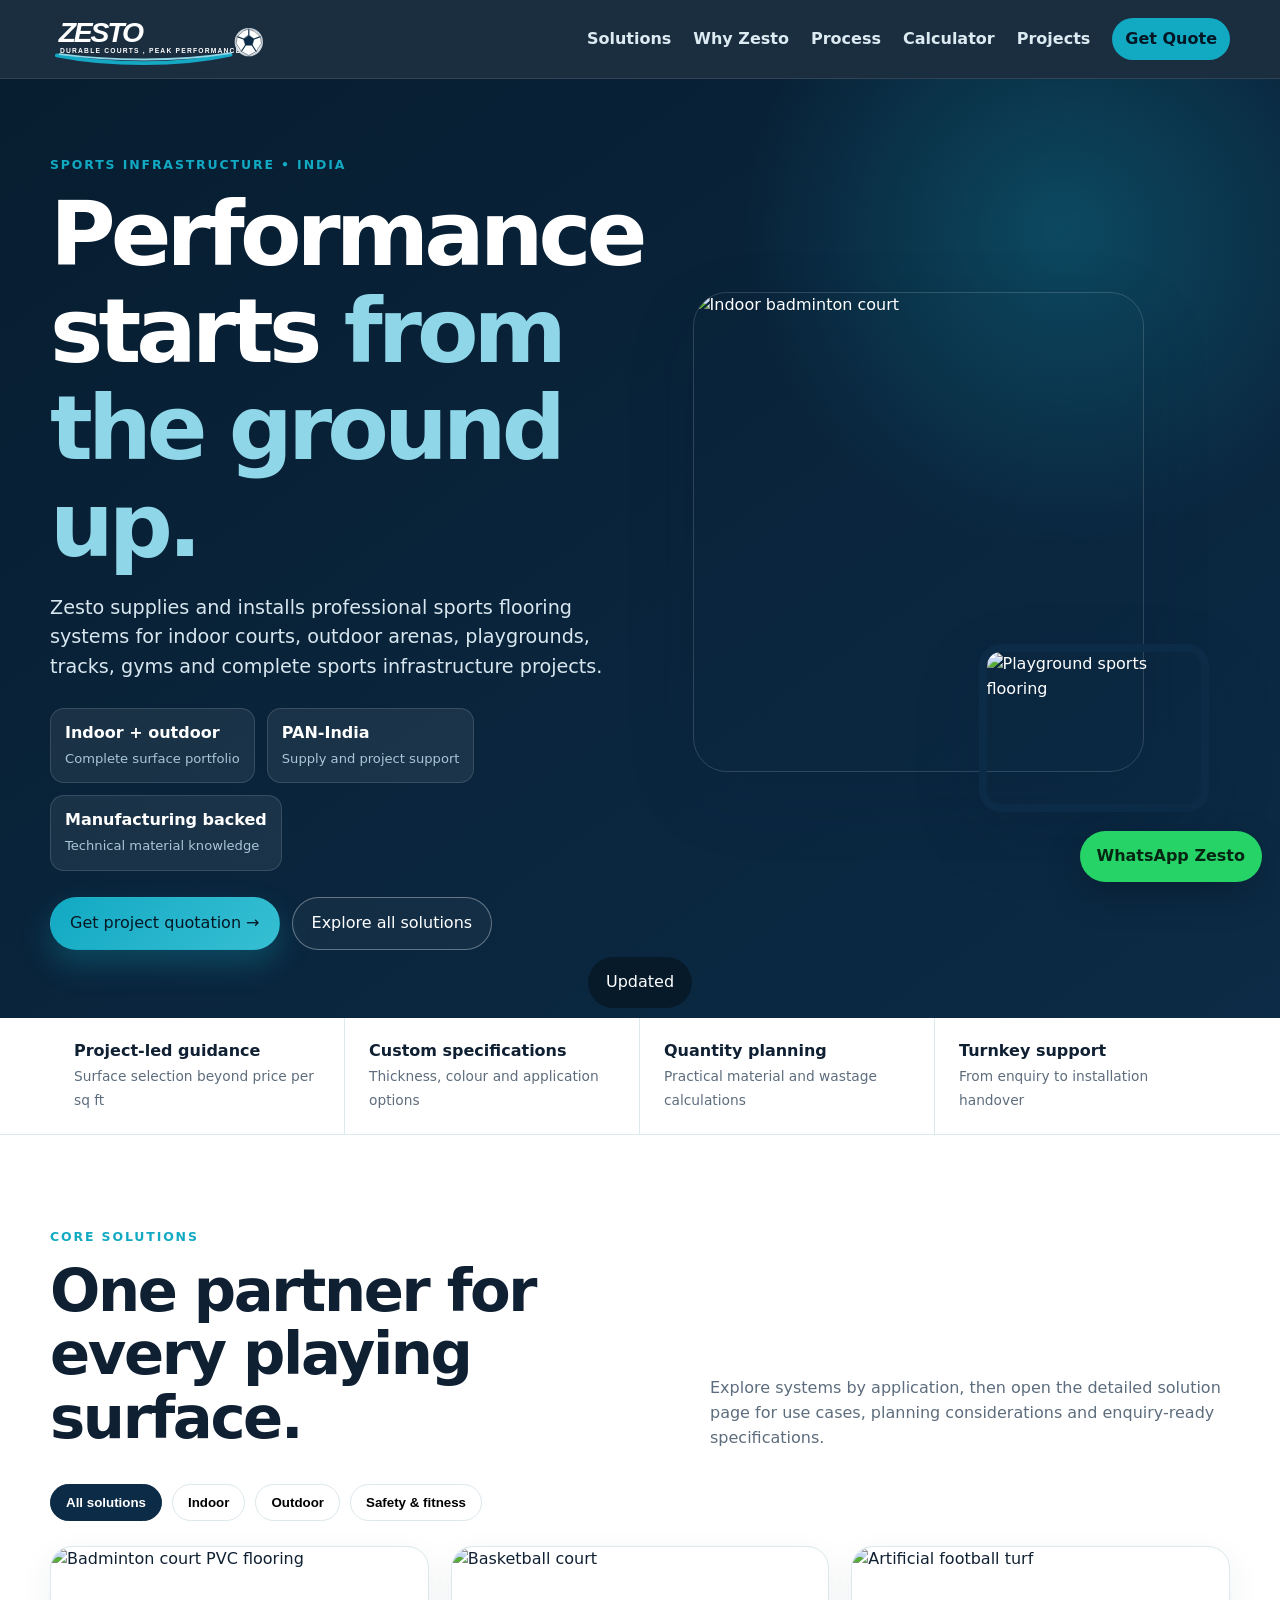
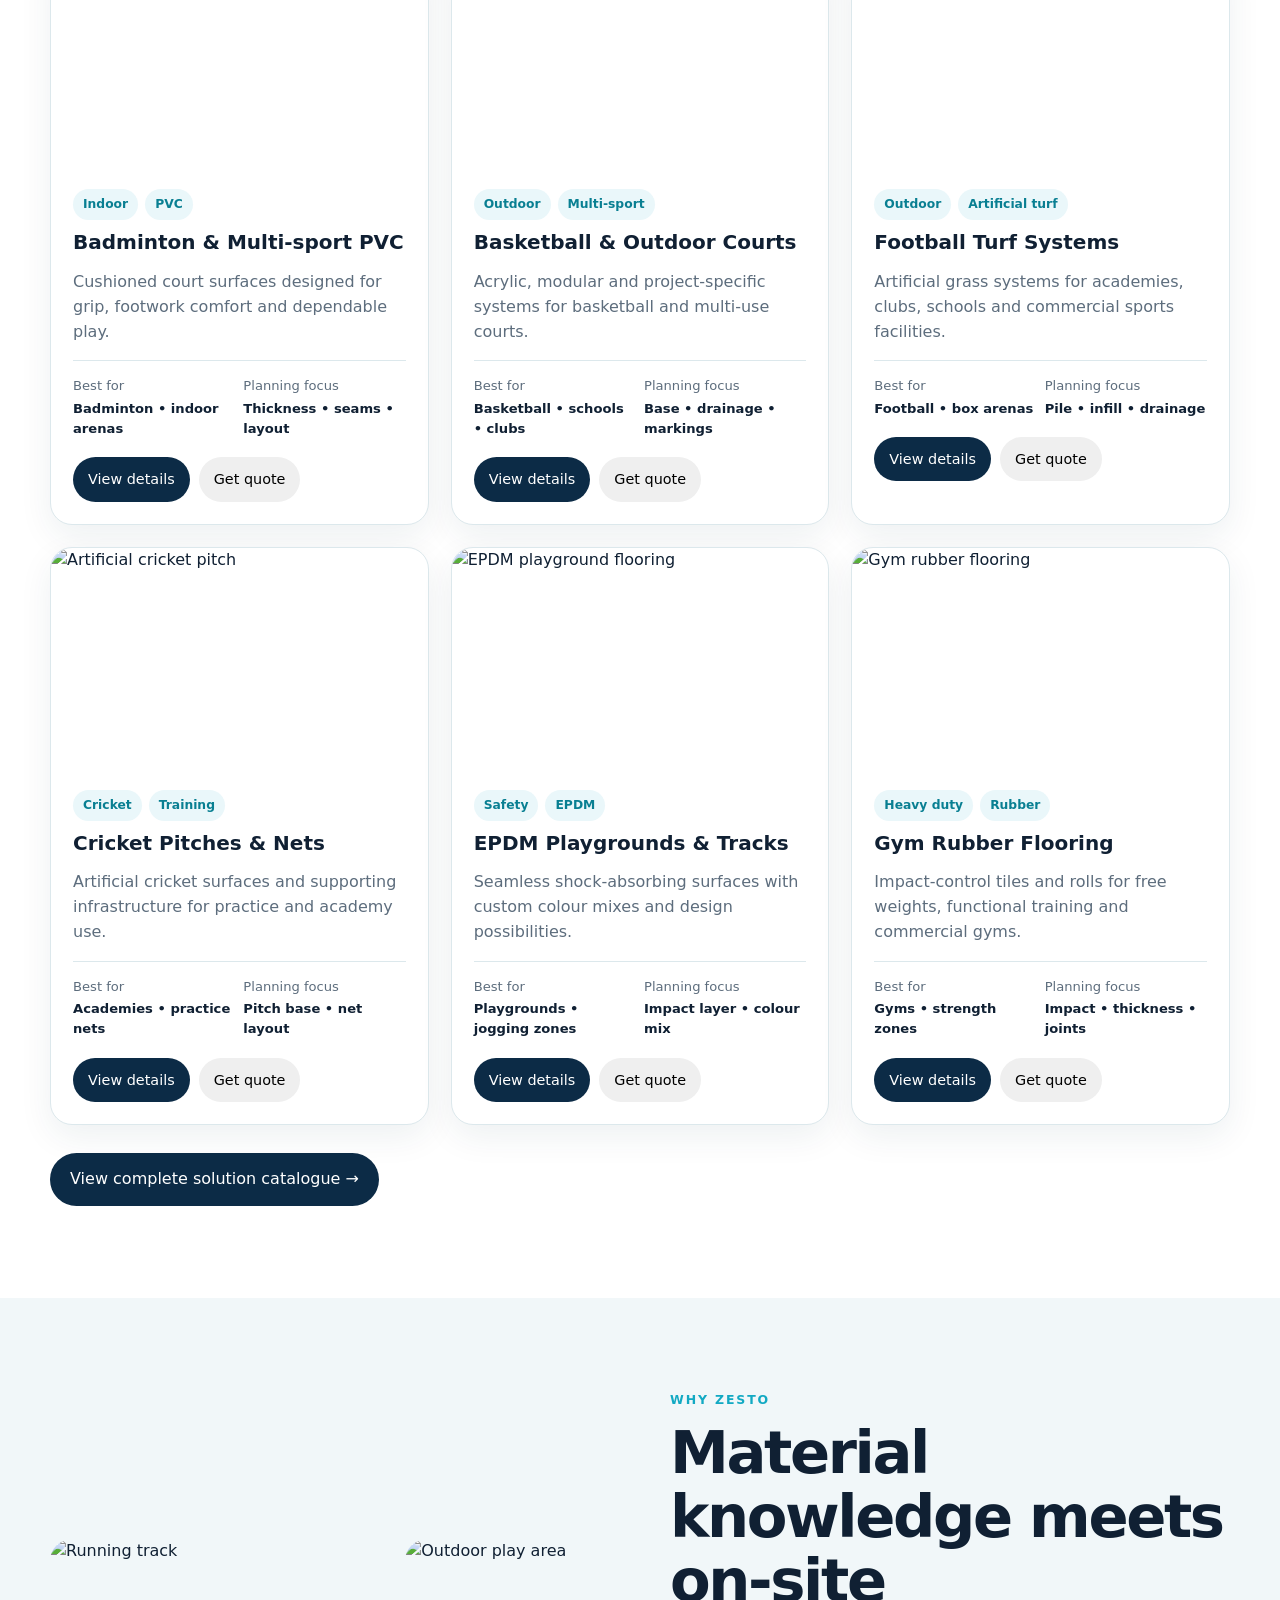
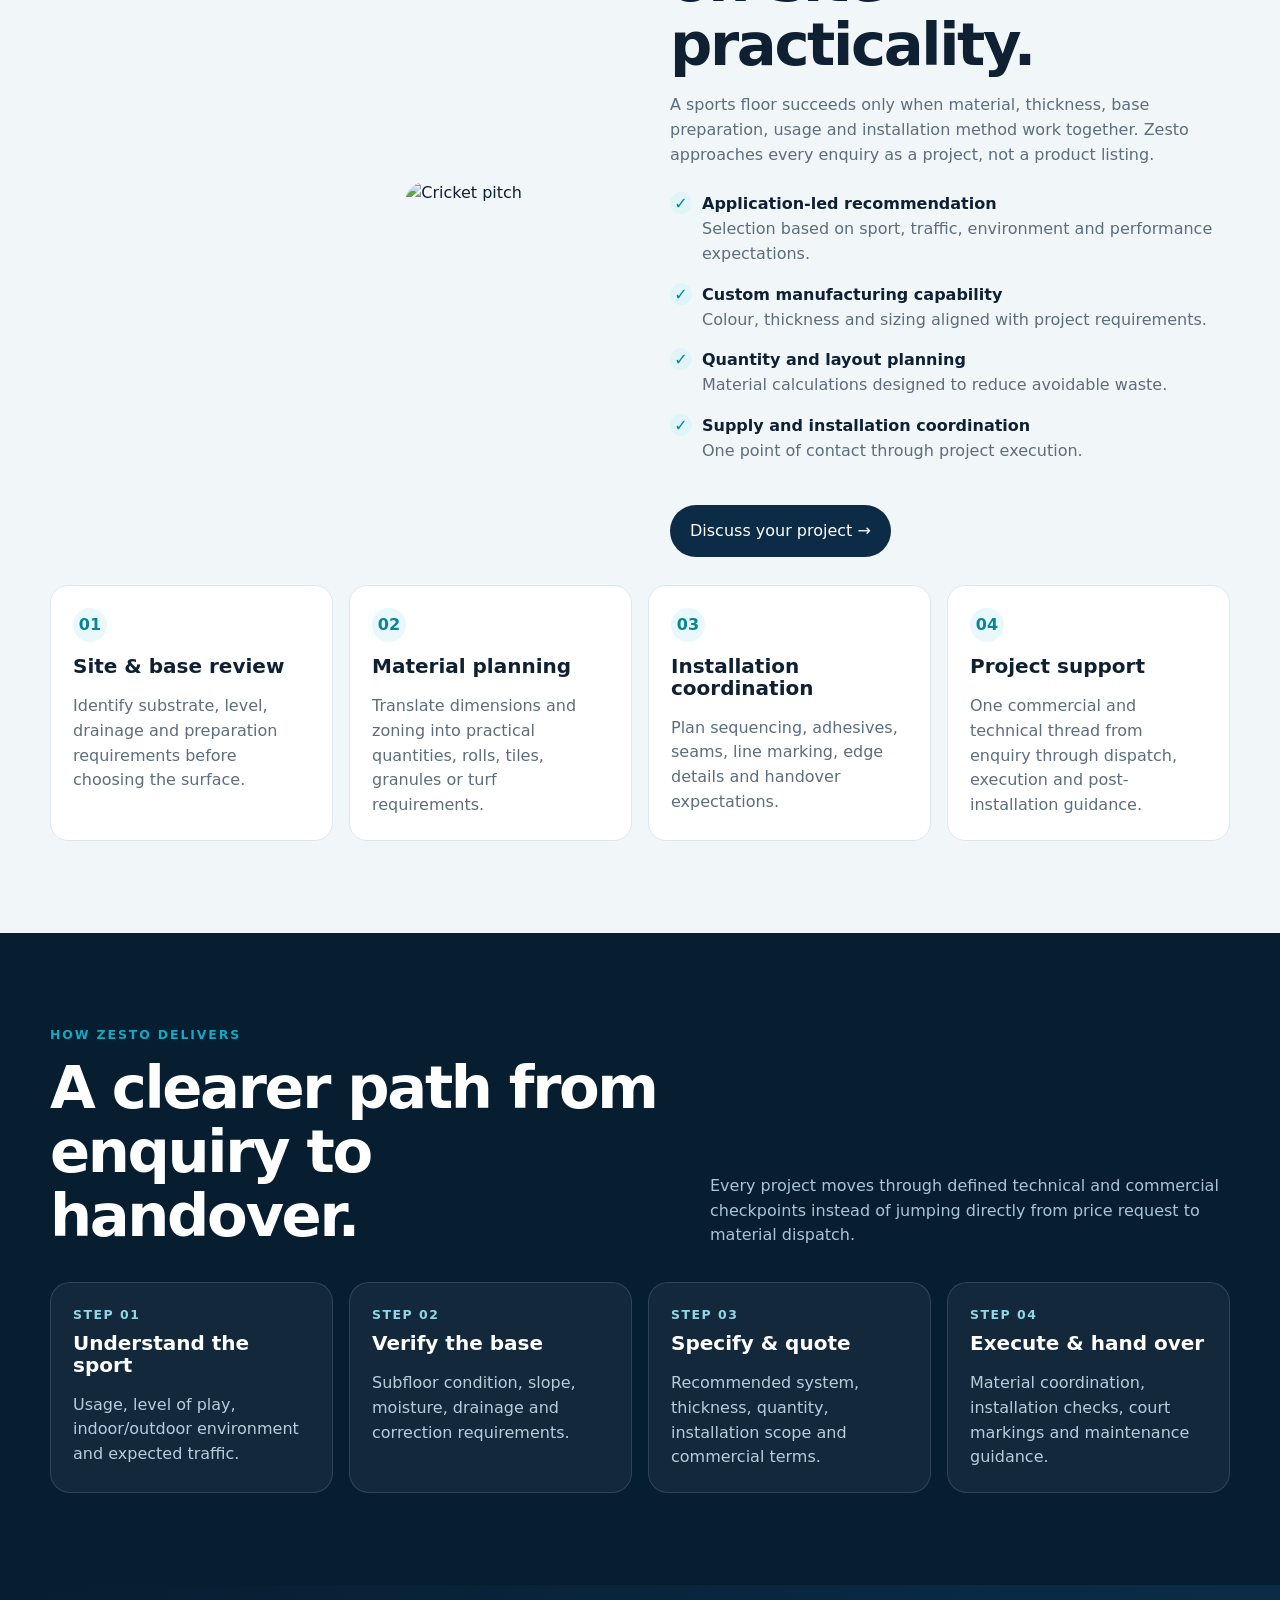
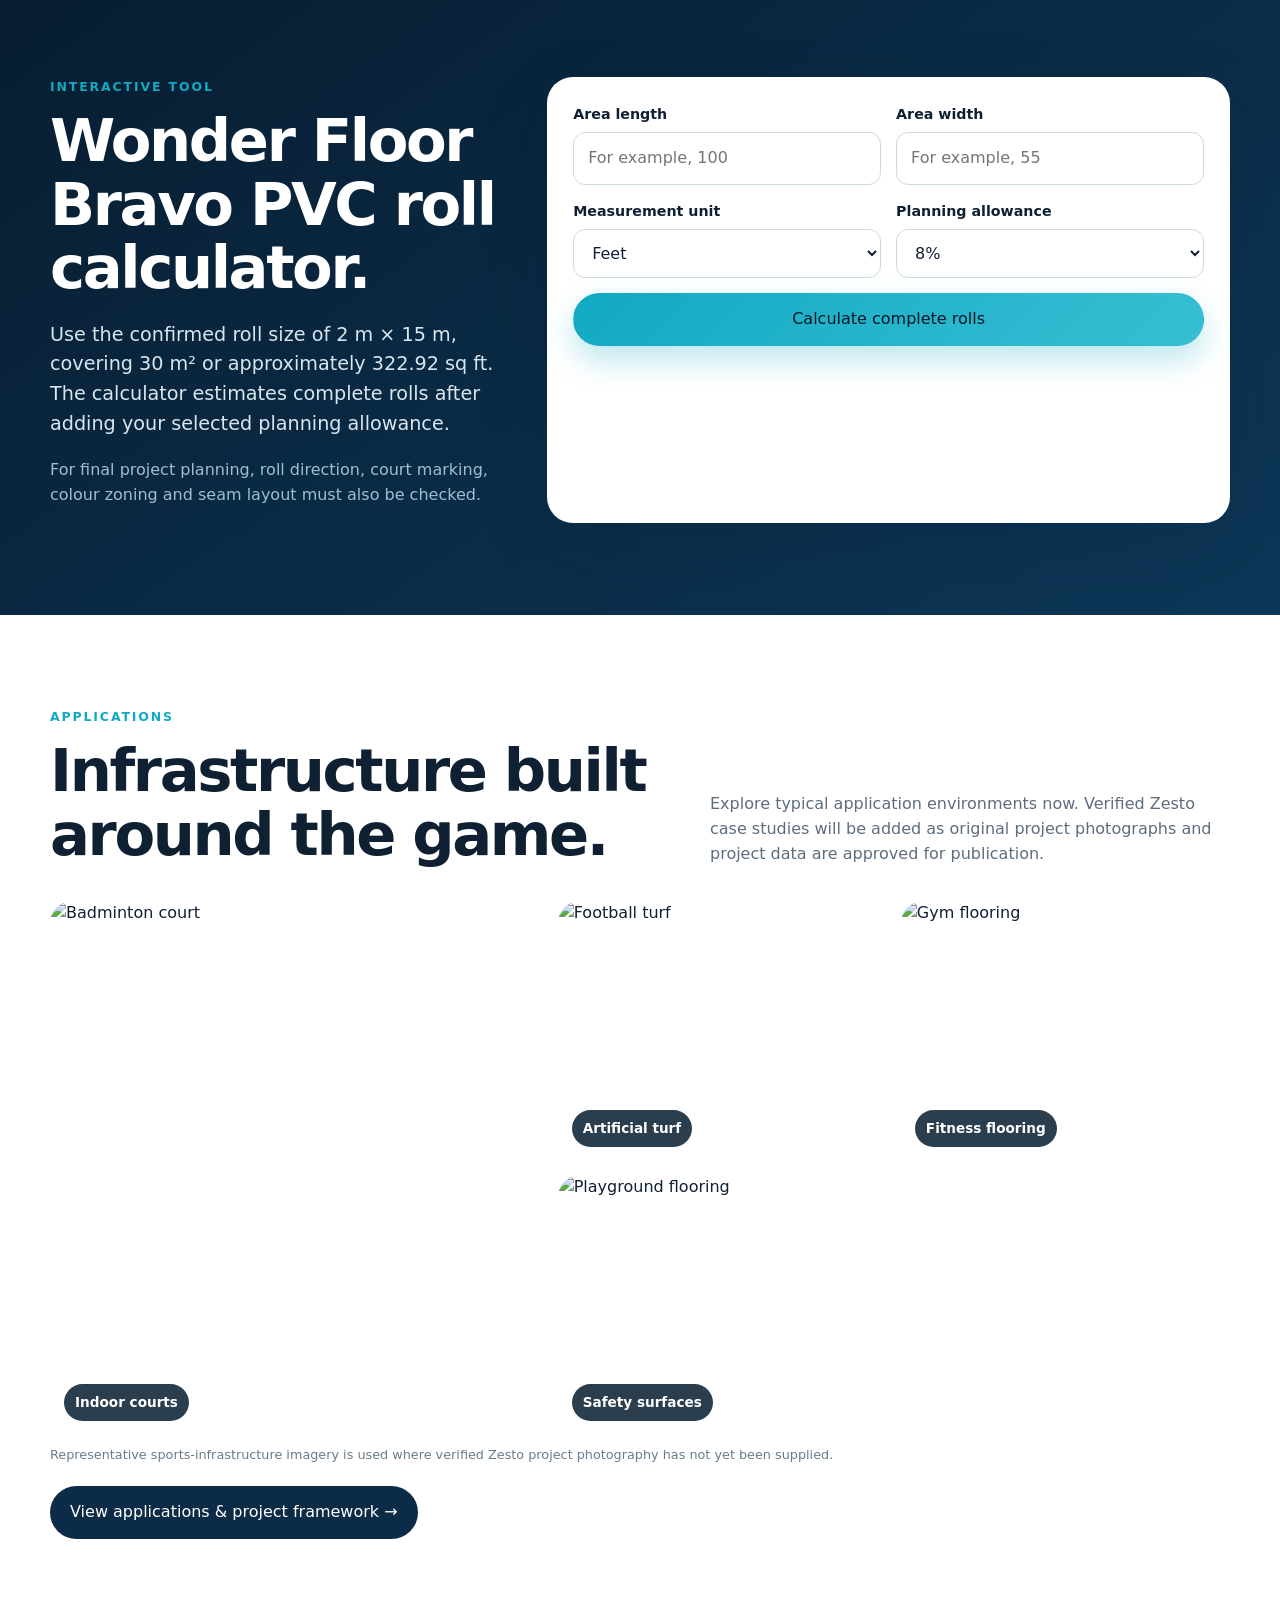
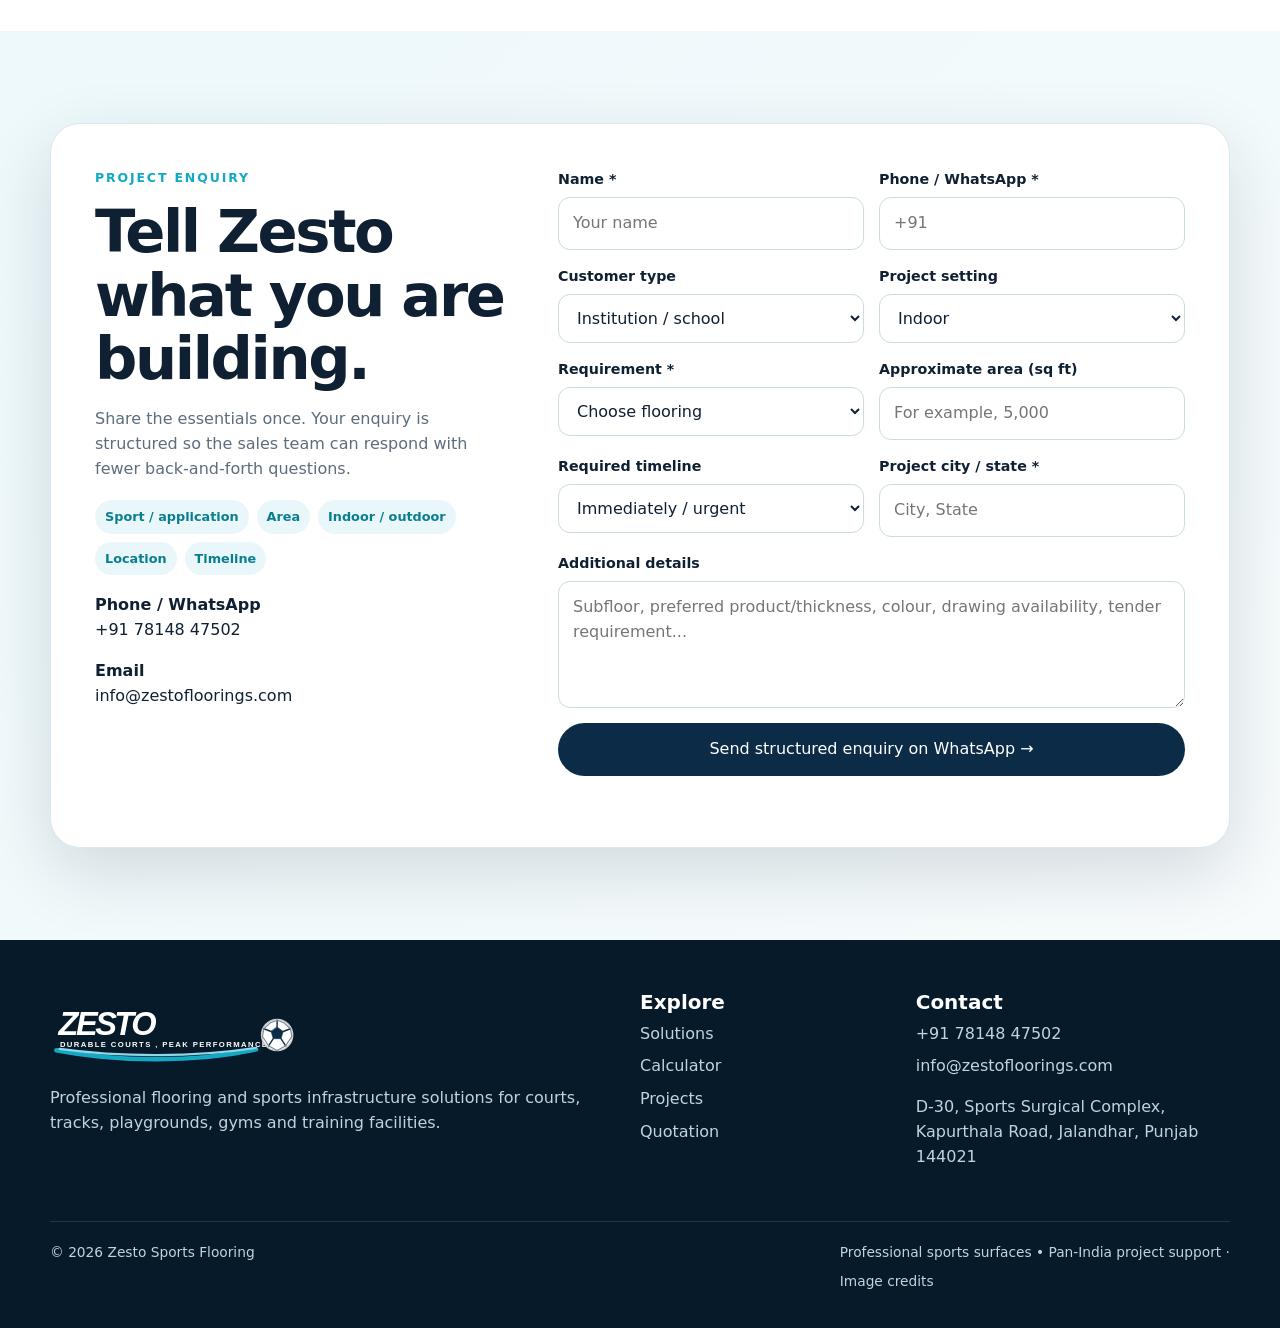
==== public/index.html @ 4d4dd7e3 "feat: upgrade Zesto website content and project flow" ====
<!doctype html><html lang="en-IN"><head><meta charset="utf-8"><meta name="viewport" content="width=device-width,initial-scale=1"><meta name="theme-color" content="#0c2b46"><title>Zesto Sports Flooring | Professional Sports Infrastructure India</title><meta name="description" content="Zesto Sports Flooring supplies and installs professional sports flooring, artificial turf, EPDM, gym flooring and turnkey sports infrastructure across India."><link rel="stylesheet" href="assets/css/styles.css"></head><body><a class="skip" href="#main">Skip to content</a><header class="header"><div class="container header-inner"><a class="brand" href="index.html" aria-label="Zesto home"><span class="brand-mark" role="img" aria-label="Zesto Sports Flooring"></span></a><nav class="nav" id="nav"><a href="#solutions">Solutions</a><a href="#why">Why Zesto</a><a href="#process">Process</a><a href="#calculator">Calculator</a><a href="projects.html">Projects</a><a class="nav-cta" href="#quote">Get Quote</a></nav><button class="menu" id="menu" aria-label="Open menu">☰</button></div></header><main id="main"><section class="hero" id="home"><div class="container hero-grid"><div><p class="eyebrow">Sports infrastructure • India</p><h1>Performance starts <em>from the ground up.</em></h1><p class="lede">Zesto supplies and installs professional sports flooring systems for indoor courts, outdoor arenas, playgrounds, tracks, gyms and complete sports infrastructure projects.</p><div class="metric-row"><div class="metric"><strong>Indoor + outdoor</strong><span>Complete surface portfolio</span></div><div class="metric"><strong>PAN-India</strong><span>Supply and project support</span></div><div class="metric"><strong>Manufacturing backed</strong><span>Technical material knowledge</span></div></div><div class="actions"><a class="btn btn-primary" href="#quote">Get project quotation →</a><a class="btn btn-outline" href="products.html">Explore all solutions</a></div></div><div class="hero-media"><div class="hero-main"><img src="https://images.pexels.com/photos/8796050/pexels-photo-8796050.jpeg?auto=compress&cs=tinysrgb&w=1400" alt="Indoor badminton court"></div><div class="hero-mini"><img src="https://images.pexels.com/photos/16937349/pexels-photo-16937349.jpeg?auto=compress&cs=tinysrgb&w=1000" alt="Playground sports flooring"></div></div></div></section><section class="trust"><div class="container trust-grid"><div class="trust-item"><strong>Project-led guidance</strong><span>Surface selection beyond price per sq ft</span></div><div class="trust-item"><strong>Custom specifications</strong><span>Thickness, colour and application options</span></div><div class="trust-item"><strong>Quantity planning</strong><span>Practical material and wastage calculations</span></div><div class="trust-item"><strong>Turnkey support</strong><span>From enquiry to installation handover</span></div></div></section><section class="section" id="solutions"><div class="container"><div class="section-head"><div><p class="eyebrow">Core solutions</p><h2>One partner for every playing surface.</h2></div><p>Explore systems by application, then open the detailed solution page for use cases, planning considerations and enquiry-ready specifications.</p></div><div class="product-tools"><button class="filter-btn active" data-filter="all">All solutions</button><button class="filter-btn" data-filter="indoor">Indoor</button><button class="filter-btn" data-filter="outdoor">Outdoor</button><button class="filter-btn" data-filter="safety">Safety & fitness</button></div><div class="cards" id="productGrid"><article class="card" data-category="indoor"><div class="card-media"><img src="https://images.pexels.com/photos/8796050/pexels-photo-8796050.jpeg?auto=compress&cs=tinysrgb&w=1200" alt="Badminton court PVC flooring"></div><div class="card-body"><div class="card-meta"><span class="tag">Indoor</span><span class="tag">PVC</span></div><h3>Badminton & Multi-sport PVC</h3><p>Cushioned court surfaces designed for grip, footwork comfort and dependable play.</p><div class="card-detail"><span>Best for<strong>Badminton • indoor arenas</strong></span><span>Planning focus<strong>Thickness • seams • layout</strong></span></div><div class="card-actions"><a class="btn btn-dark btn-small" href="product.html?slug=badminton-pvc">View details</a><button class="btn btn-small quick-product" data-product="Badminton PVC flooring">Get quote</button></div></div></article><article class="card" data-category="outdoor"><div class="card-media"><img src="https://images.pexels.com/photos/17632766/pexels-photo-17632766.jpeg?auto=compress&cs=tinysrgb&w=1200" alt="Basketball court"></div><div class="card-body"><div class="card-meta"><span class="tag">Outdoor</span><span class="tag">Multi-sport</span></div><h3>Basketball & Outdoor Courts</h3><p>Acrylic, modular and project-specific systems for basketball and multi-use courts.</p><div class="card-detail"><span>Best for<strong>Basketball • schools • clubs</strong></span><span>Planning focus<strong>Base • drainage • markings</strong></span></div><div class="card-actions"><a class="btn btn-dark btn-small" href="product.html?slug=outdoor-courts">View details</a><button class="btn btn-small quick-product" data-product="Basketball / multi-sport court">Get quote</button></div></div></article><article class="card" data-category="outdoor"><div class="card-media"><img src="https://images.pexels.com/photos/30314817/pexels-photo-30314817.jpeg?auto=compress&cs=tinysrgb&w=1200" alt="Artificial football turf"></div><div class="card-body"><div class="card-meta"><span class="tag">Outdoor</span><span class="tag">Artificial turf</span></div><h3>Football Turf Systems</h3><p>Artificial grass systems for academies, clubs, schools and commercial sports facilities.</p><div class="card-detail"><span>Best for<strong>Football • box arenas</strong></span><span>Planning focus<strong>Pile • infill • drainage</strong></span></div><div class="card-actions"><a class="btn btn-dark btn-small" href="product.html?slug=football-turf">View details</a><button class="btn btn-small quick-product" data-product="Artificial football turf">Get quote</button></div></div></article><article class="card" data-category="outdoor"><div class="card-media"><img src="https://images.pexels.com/photos/32801390/pexels-photo-32801390.jpeg?auto=compress&cs=tinysrgb&w=1200" alt="Artificial cricket pitch"></div><div class="card-body"><div class="card-meta"><span class="tag">Cricket</span><span class="tag">Training</span></div><h3>Cricket Pitches & Nets</h3><p>Artificial cricket surfaces and supporting infrastructure for practice and academy use.</p><div class="card-detail"><span>Best for<strong>Academies • practice nets</strong></span><span>Planning focus<strong>Pitch base • net layout</strong></span></div><div class="card-actions"><a class="btn btn-dark btn-small" href="product.html?slug=cricket-pitch">View details</a><button class="btn btn-small quick-product" data-product="Artificial cricket pitch">Get quote</button></div></div></article><article class="card" data-category="safety"><div class="card-media"><img src="https://images.pexels.com/photos/16937349/pexels-photo-16937349.jpeg?auto=compress&cs=tinysrgb&w=1200" alt="EPDM playground flooring"></div><div class="card-body"><div class="card-meta"><span class="tag">Safety</span><span class="tag">EPDM</span></div><h3>EPDM Playgrounds & Tracks</h3><p>Seamless shock-absorbing surfaces with custom colour mixes and design possibilities.</p><div class="card-detail"><span>Best for<strong>Playgrounds • jogging zones</strong></span><span>Planning focus<strong>Impact layer • colour mix</strong></span></div><div class="card-actions"><a class="btn btn-dark btn-small" href="product.html?slug=epdm-flooring">View details</a><button class="btn btn-small quick-product" data-product="EPDM playground / running track">Get quote</button></div></div></article><article class="card" data-category="safety"><div class="card-media"><img src="https://images.pexels.com/photos/5580060/pexels-photo-5580060.jpeg?auto=compress&cs=tinysrgb&w=1200" alt="Gym rubber flooring"></div><div class="card-body"><div class="card-meta"><span class="tag">Heavy duty</span><span class="tag">Rubber</span></div><h3>Gym Rubber Flooring</h3><p>Impact-control tiles and rolls for free weights, functional training and commercial gyms.</p><div class="card-detail"><span>Best for<strong>Gyms • strength zones</strong></span><span>Planning focus<strong>Impact • thickness • joints</strong></span></div><div class="card-actions"><a class="btn btn-dark btn-small" href="product.html?slug=gym-rubber">View details</a><button class="btn btn-small quick-product" data-product="Gym rubber flooring">Get quote</button></div></div></article></div><div class="actions" style="margin-top:28px"><a class="btn btn-dark" href="products.html">View complete solution catalogue →</a></div></div></section><section class="section band" id="why"><div class="container split"><div class="image-collage"><img class="large" src="https://images.pexels.com/photos/8454936/pexels-photo-8454936.jpeg?auto=compress&cs=tinysrgb&w=1400" alt="Running track"><img src="https://images.pexels.com/photos/16937349/pexels-photo-16937349.jpeg?auto=compress&cs=tinysrgb&w=900" alt="Outdoor play area"><img src="https://images.pexels.com/photos/32801390/pexels-photo-32801390.jpeg?auto=compress&cs=tinysrgb&w=900" alt="Cricket pitch"></div><div><p class="eyebrow">Why Zesto</p><h2>Material knowledge meets on-site practicality.</h2><p class="muted">A sports floor succeeds only when material, thickness, base preparation, usage and installation method work together. Zesto approaches every enquiry as a project, not a product listing.</p><ul class="checks"><li><strong>Application-led recommendation</strong><br><span class="muted">Selection based on sport, traffic, environment and performance expectations.</span></li><li><strong>Custom manufacturing capability</strong><br><span class="muted">Colour, thickness and sizing aligned with project requirements.</span></li><li><strong>Quantity and layout planning</strong><br><span class="muted">Material calculations designed to reduce avoidable waste.</span></li><li><strong>Supply and installation coordination</strong><br><span class="muted">One point of contact through project execution.</span></li></ul><a class="btn btn-dark" href="#quote">Discuss your project →</a></div></div><div class="container"><div class="service-grid"><article class="service-card"><div class="num">01</div><h3>Site & base review</h3><p>Identify substrate, level, drainage and preparation requirements before choosing the surface.</p></article><article class="service-card"><div class="num">02</div><h3>Material planning</h3><p>Translate dimensions and zoning into practical quantities, rolls, tiles, granules or turf requirements.</p></article><article class="service-card"><div class="num">03</div><h3>Installation coordination</h3><p>Plan sequencing, adhesives, seams, line marking, edge details and handover expectations.</p></article><article class="service-card"><div class="num">04</div><h3>Project support</h3><p>One commercial and technical thread from enquiry through dispatch, execution and post-installation guidance.</p></article></div></div></section><section class="section process" id="process"><div class="container"><div class="section-head"><div><p class="eyebrow">How Zesto delivers</p><h2>A clearer path from enquiry to handover.</h2></div><p>Every project moves through defined technical and commercial checkpoints instead of jumping directly from price request to material dispatch.</p></div><div class="process-grid"><article class="process-step"><b>Step 01</b><h3>Understand the sport</h3><p>Usage, level of play, indoor/outdoor environment and expected traffic.</p></article><article class="process-step"><b>Step 02</b><h3>Verify the base</h3><p>Subfloor condition, slope, moisture, drainage and correction requirements.</p></article><article class="process-step"><b>Step 03</b><h3>Specify & quote</h3><p>Recommended system, thickness, quantity, installation scope and commercial terms.</p></article><article class="process-step"><b>Step 04</b><h3>Execute & hand over</h3><p>Material coordination, installation checks, court markings and maintenance guidance.</p></article></div></div></section><section class="section calculator" id="calculator"><div class="container calc-grid"><div><p class="eyebrow">Interactive tool</p><h2>Wonder Floor Bravo PVC roll calculator.</h2><p class="lede">Use the confirmed roll size of 2 m × 15 m, covering 30 m² or approximately 322.92 sq ft. The calculator estimates complete rolls after adding your selected planning allowance.</p><p style="color:#9dc0d0">For final project planning, roll direction, court marking, colour zoning and seam layout must also be checked.</p></div><div class="calc-card"><form id="calcForm"><div class="form-grid"><div class="field"><label for="length">Area length</label><input id="length" type="number" min="0.01" step="0.01" placeholder="For example, 100" required></div><div class="field"><label for="width">Area width</label><input id="width" type="number" min="0.01" step="0.01" placeholder="For example, 55" required></div><div class="field"><label for="unit">Measurement unit</label><select id="unit"><option value="ft">Feet</option><option value="m">Metres</option></select></div><div class="field"><label for="waste">Planning allowance</label><select id="waste"><option value="0">0%</option><option value="5">5%</option><option value="8" selected>8%</option><option value="10">10%</option><option value="12">12%</option></select></div><div class="field full"><button class="btn btn-primary" type="submit">Calculate complete rolls</button></div></div></form><div class="result" id="result"><div class="result-grid"><div class="result-box"><strong id="areaFt">—</strong><span>Net area (sq ft)</span></div><div class="result-box"><strong id="plannedFt">—</strong><span>Planned area (sq ft)</span></div><div class="result-box"><strong id="rolls">—</strong><span>Complete rolls</span></div><div class="result-box"><strong id="coverage">—</strong><span>Supplied coverage (sq ft)</span></div></div><p class="muted" id="balance" style="margin-bottom:0"></p></div></div></div></section><section class="section" id="projects"><div class="container"><div class="section-head"><div><p class="eyebrow">Applications</p><h2>Infrastructure built around the game.</h2></div><p>Explore typical application environments now. Verified Zesto case studies will be added as original project photographs and project data are approved for publication.</p></div><div class="gallery"><figure><img src="https://images.pexels.com/photos/8796050/pexels-photo-8796050.jpeg?auto=compress&cs=tinysrgb&w=1200" alt="Badminton court"><figcaption>Indoor courts</figcaption></figure><figure><img src="https://images.pexels.com/photos/30314817/pexels-photo-30314817.jpeg?auto=compress&cs=tinysrgb&w=1200" alt="Football turf"><figcaption>Artificial turf</figcaption></figure><figure><img src="https://images.pexels.com/photos/5580060/pexels-photo-5580060.jpeg?auto=compress&cs=tinysrgb&w=1200" alt="Gym flooring"><figcaption>Fitness flooring</figcaption></figure><figure><img src="https://images.pexels.com/photos/16937349/pexels-photo-16937349.jpeg?auto=compress&cs=tinysrgb&w=1200" alt="Playground flooring"><figcaption>Safety surfaces</figcaption></figure></div><p class="representative">Representative sports-infrastructure imagery is used where verified Zesto project photography has not yet been supplied.</p><div class="actions" style="margin-top:22px"><a class="btn btn-dark" href="projects.html">View applications & project framework →</a></div></div></section><section class="section quote" id="quote"><div class="container quote-panel"><div><p class="eyebrow">Project enquiry</p><h2>Tell Zesto what you are building.</h2><p class="muted">Share the essentials once. Your enquiry is structured so the sales team can respond with fewer back-and-forth questions.</p><div class="quote-badges"><span>Sport / application</span><span>Area</span><span>Indoor / outdoor</span><span>Location</span><span>Timeline</span></div><p><strong>Phone / WhatsApp</strong><br>+91 78148 47502</p><p><strong>Email</strong><br>info@zestofloorings.com</p></div><form id="quoteForm"><div class="form-grid"><div class="field"><label for="qname">Name *</label><input id="qname" required autocomplete="name" placeholder="Your name"></div><div class="field"><label for="qphone">Phone / WhatsApp *</label><input id="qphone" required autocomplete="tel" placeholder="+91"></div><div class="field"><label for="qcustomer">Customer type</label><select id="qcustomer"><option>Institution / school</option><option>Sports academy / club</option><option>Contractor / builder</option><option>Government / tender</option><option>Gym / fitness centre</option><option>Other</option></select></div><div class="field"><label for="qsetting">Project setting</label><select id="qsetting"><option>Indoor</option><option>Outdoor</option><option>Mixed / multiple areas</option><option>Not sure</option></select></div><div class="field"><label for="qproduct">Requirement *</label><select id="qproduct" required><option value="">Choose flooring</option><option>Badminton PVC flooring</option><option>Basketball / multi-sport court</option><option>Artificial football turf</option><option>Artificial cricket pitch</option><option>EPDM playground / running track</option><option>Gym rubber flooring</option><option>Complete sports infrastructure project</option></select></div><div class="field"><label for="qarea">Approximate area (sq ft)</label><input id="qarea" type="number" min="0" placeholder="For example, 5,000"></div><div class="field"><label for="qtimeline">Required timeline</label><select id="qtimeline"><option>Immediately / urgent</option><option>Within 30 days</option><option>1–3 months</option><option>3–6 months</option><option>Planning stage</option></select></div><div class="field"><label for="qcity">Project city / state *</label><input id="qcity" required placeholder="City, State"></div><div class="field full"><label for="qmessage">Additional details</label><textarea id="qmessage" rows="4" placeholder="Subfloor, preferred product/thickness, colour, drawing availability, tender requirement..."></textarea></div><div class="field full"><button class="btn btn-dark" type="submit">Send structured enquiry on WhatsApp →</button><div class="status" id="quoteStatus" role="status"></div></div></div></form></div></section></main><footer class="footer"><div class="container"><div class="footer-grid"><div><span class="footer-brand-mark" role="img" aria-label="Zesto Sports Flooring"></span><p>Professional flooring and sports infrastructure solutions for courts, tracks, playgrounds, gyms and training facilities.</p></div><div><h3>Explore</h3><a href="products.html">Solutions</a><a href="#calculator">Calculator</a><a href="projects.html">Projects</a><a href="#quote">Quotation</a></div><div><h3>Contact</h3><a href="tel:+917814847502">+91 78148 47502</a><a href="mailto:info@zestofloorings.com">info@zestofloorings.com</a><p>D-30, Sports Surgical Complex, Kapurthala Road, Jalandhar, Punjab 144021</p></div></div><div class="footer-bottom"><span>© <span id="year"></span> Zesto Sports Flooring</span><span>Professional sports surfaces • Pan-India project support · <a href="image-credits.html">Image credits</a></span></div></div></footer><a class="float-wa" href="https://wa.me/917814847502?text=Hello%20Zesto%20Sports%20Flooring%2C%20I%20want%20to%20discuss%20a%20sports%20flooring%20project." target="_blank" rel="noopener">WhatsApp Zesto</a><div class="toast" id="toast">Updated</div><script src="assets/js/site.js"></script></body></html>
---- public/assets/css/styles.css ----
:root{--navy:#0c2b46;--navy2:#071d30;--cyan:#12a9c3;--sky:#8ed6e8;--ink:#102033;--muted:#5d6d7d;--mist:#f1f7f9;--line:#dce8ec;--white:#fff;--radius:22px;--shadow:0 24px 70px rgba(5,31,51,.14)}
*{box-sizing:border-box}html{scroll-behavior:smooth}body{margin:0;font-family:Inter,ui-sans-serif,system-ui,-apple-system,"Segoe UI",Roboto,Arial,sans-serif;color:var(--ink);background:#fff;line-height:1.55}img{max-width:100%;display:block}a{text-decoration:none;color:inherit}.container{width:min(1180px,calc(100% - 36px));margin:auto}.eyebrow{margin:0 0 12px;text-transform:uppercase;letter-spacing:.15em;font-size:.78rem;font-weight:850;color:var(--cyan)}h1,h2,h3{line-height:1.08;margin:0}h1{font-size:clamp(2.65rem,7vw,6rem);letter-spacing:-.055em}h2{font-size:clamp(2rem,4.7vw,3.7rem);letter-spacing:-.04em}h3{font-size:1.25rem}.lede{font-size:clamp(1rem,2vw,1.2rem);color:#d8e7ef;max-width:690px}.muted{color:var(--muted)}.section{padding:92px 0}.section-head{display:flex;gap:28px;align-items:end;justify-content:space-between;margin-bottom:34px}.section-head>p{max-width:520px;color:var(--muted);margin:0}.actions{display:flex;gap:12px;flex-wrap:wrap}.btn{display:inline-flex;align-items:center;justify-content:center;gap:9px;border:1px solid transparent;border-radius:999px;padding:13px 19px;font-weight:800;cursor:pointer;transition:.2s transform,.2s box-shadow,.2s background;font:inherit}.btn:hover{transform:translateY(-2px)}.btn-primary{background:linear-gradient(135deg,var(--cyan),#37bfd3);color:#041725;box-shadow:0 14px 30px rgba(18,169,195,.28)}.btn-outline{border-color:rgba(255,255,255,.34);color:#fff;background:rgba(255,255,255,.04)}.btn-dark{background:var(--navy);color:#fff}.btn-small{padding:10px 14px;font-size:.9rem}.tag{display:inline-block;padding:6px 10px;border-radius:999px;background:#eaf7fa;color:#097f92;font-size:.77rem;font-weight:800}.skip{position:absolute;left:-999px}.skip:focus{left:10px;top:10px;background:#fff;padding:10px;z-index:1000}
.header{position:sticky;top:0;z-index:100;background:rgba(7,29,48,.92);backdrop-filter:blur(18px);border-bottom:1px solid rgba(255,255,255,.1)}.header-inner{height:78px;display:flex;align-items:center;justify-content:space-between}.brand-mark{display:block;width:220px;height:60px;background:url("../images/zesto-logo.svg") center/contain no-repeat}.footer-brand-mark{display:block;width:250px;height:78px;background:url("../images/zesto-logo.svg") center/contain no-repeat}.nav{display:flex;align-items:center;gap:22px;color:#dceaf1;font-weight:700}.nav a:hover{color:#fff}.nav-cta{padding:9px 13px!important;border-radius:999px;background:var(--cyan);color:#041725!important}.menu{display:none;background:none;border:0;color:white;font-size:1.7rem}
.hero{background:radial-gradient(circle at 83% 16%,rgba(18,169,195,.28),transparent 24%),linear-gradient(145deg,var(--navy2),var(--navy));color:#fff;padding:76px 0 68px;overflow:hidden}.hero-grid{display:grid;grid-template-columns:1.04fr .96fr;gap:50px;align-items:center}.hero h1 em{font-style:normal;color:var(--sky)}.hero-media{position:relative;min-height:520px}.hero-main{position:absolute;inset:0 65px 40px 0;border-radius:34px;overflow:hidden;box-shadow:var(--shadow);border:1px solid rgba(255,255,255,.15)}.hero-main img{width:100%;height:100%;object-fit:cover}.hero-mini{position:absolute;width:230px;height:168px;right:0;bottom:0;border-radius:22px;overflow:hidden;border:8px solid var(--navy);box-shadow:var(--shadow)}.hero-mini img{width:100%;height:100%;object-fit:cover}.metric-row{display:flex;gap:12px;flex-wrap:wrap;margin:26px 0}.metric{padding:12px 14px;background:rgba(255,255,255,.07);border:1px solid rgba(255,255,255,.13);border-radius:14px}.metric strong{display:block;color:#fff}.metric span{color:#a9c6d5;font-size:.82rem}.trust{background:#fff;border-bottom:1px solid var(--line)}.trust-grid{display:grid;grid-template-columns:repeat(4,1fr)}.trust-item{padding:21px 24px;border-right:1px solid var(--line)}.trust-item:last-child{border-right:0}.trust-item strong{display:block}.trust-item span{font-size:.86rem;color:var(--muted)}
.product-tools{display:flex;gap:10px;flex-wrap:wrap;margin-bottom:25px}.filter-btn{border:1px solid var(--line);background:#fff;border-radius:999px;padding:10px 15px;font-weight:750;cursor:pointer}.filter-btn.active{background:var(--navy);color:#fff;border-color:var(--navy)}.cards{display:grid;grid-template-columns:repeat(3,1fr);gap:22px}.card{border:1px solid var(--line);border-radius:var(--radius);overflow:hidden;background:#fff;box-shadow:0 12px 34px rgba(18,50,73,.07);transition:.22s}.card:hover{transform:translateY(-5px);box-shadow:0 20px 45px rgba(18,50,73,.13)}.card-media{height:220px;overflow:hidden}.card-media img{width:100%;height:100%;object-fit:cover;transition:.4s}.card:hover img{transform:scale(1.04)}.card-body{padding:22px}.card-body p{color:var(--muted)}.card-meta{display:flex;gap:7px;flex-wrap:wrap;margin-bottom:12px}.card-detail{display:grid;grid-template-columns:1fr 1fr;gap:8px;margin:16px 0 0;padding-top:15px;border-top:1px solid var(--line);font-size:.82rem}.card-detail span{color:var(--muted)}.card-detail strong{display:block;color:var(--ink);margin-top:2px}.card-actions{display:flex;gap:9px;flex-wrap:wrap;margin-top:18px}
.band{background:var(--mist)}.split{display:grid;grid-template-columns:1fr 1fr;gap:60px;align-items:center}.image-collage{display:grid;grid-template-columns:1.25fr .75fr;gap:14px}.image-collage img{width:100%;height:100%;object-fit:cover;border-radius:22px}.image-collage .large{grid-row:span 2;min-height:470px}.checks{list-style:none;padding:0;margin:25px 0}.checks li{position:relative;padding:0 0 16px 32px}.checks li:before{content:"✓";position:absolute;left:0;top:0;width:22px;height:22px;border-radius:50%;display:grid;place-items:center;background:#dff5f8;color:#07869a;font-weight:900}.service-grid{display:grid;grid-template-columns:repeat(4,1fr);gap:16px;margin-top:28px}.service-card{padding:22px;border:1px solid var(--line);border-radius:18px;background:#fff}.service-card .num{display:grid;place-items:center;width:34px;height:34px;border-radius:50%;background:#e8f8fb;color:#07869a;font-weight:900;margin-bottom:14px}.service-card p{margin-bottom:0;color:var(--muted)}
.process{background:#071d30;color:#fff}.process .section-head>p{color:#a9c6d5}.process-grid{display:grid;grid-template-columns:repeat(4,1fr);gap:16px}.process-step{border:1px solid rgba(255,255,255,.13);background:rgba(255,255,255,.05);padding:22px;border-radius:20px}.process-step b{display:block;color:var(--sky);font-size:.78rem;letter-spacing:.12em;text-transform:uppercase;margin-bottom:9px}.process-step p{color:#b7ceda;margin-bottom:0}
.calculator{background:linear-gradient(145deg,#071d30,#0d3758);color:#fff}.calc-grid{display:grid;grid-template-columns:.8fr 1.2fr;gap:42px}.calc-card{background:#fff;color:var(--ink);padding:26px;border-radius:26px;box-shadow:var(--shadow)}.form-grid{display:grid;grid-template-columns:1fr 1fr;gap:15px}.field{display:flex;flex-direction:column;gap:7px}.field.full{grid-column:1/-1}.field label{font-weight:800;font-size:.89rem}.field input,.field select,.field textarea{width:100%;padding:13px 14px;border:1px solid #cadbe1;border-radius:12px;background:#fff;font:inherit;color:var(--ink)}.field input:focus,.field select:focus,.field textarea:focus{outline:3px solid rgba(18,169,195,.18);border-color:var(--cyan)}.result{display:none;margin-top:18px;background:#eef9fb;border:1px solid #cceef3;border-radius:17px;padding:18px}.result.show{display:block}.result-grid{display:grid;grid-template-columns:repeat(4,1fr);gap:10px}.result-box{padding:13px;background:#fff;border-radius:12px}.result-box strong{font-size:1.45rem;display:block}.result-box span{font-size:.78rem;color:var(--muted)}
.gallery{display:grid;grid-template-columns:1.2fr .8fr .8fr;grid-template-rows:260px 260px;gap:14px}.gallery figure{margin:0;position:relative;overflow:hidden;border-radius:22px}.gallery figure:first-child{grid-row:span 2}.gallery img{width:100%;height:100%;object-fit:cover}.gallery figcaption{position:absolute;left:14px;bottom:14px;background:rgba(7,29,48,.85);color:#fff;padding:8px 11px;border-radius:999px;font-weight:750;font-size:.85rem}.representative{font-size:.8rem;color:#6a7c89;margin-top:10px}.case-note{padding:16px 18px;background:#f3fafb;border:1px solid #d9eef2;border-radius:15px;color:#466272;margin-top:20px}
.quote{background:linear-gradient(135deg,#edf9fb,#f7fbfc)}.quote-panel{display:grid;grid-template-columns:.8fr 1.2fr;gap:45px;padding:44px;background:#fff;border:1px solid var(--line);border-radius:30px;box-shadow:var(--shadow)}.quote-badges{display:flex;flex-wrap:wrap;gap:8px;margin:18px 0}.quote-badges span{font-size:.8rem;padding:7px 10px;border-radius:999px;background:#eaf7fa;color:#087e91;font-weight:800}.status{font-size:.9rem;color:#087e91;min-height:1.4em}.footer{background:#061a2a;color:#c1d4de;padding:52px 0 28px}.footer-grid{display:grid;grid-template-columns:1.4fr .6fr .8fr;gap:40px}.footer h3{color:#fff}.footer a{display:block;margin:8px 0}.footer-bottom{display:flex;justify-content:space-between;gap:20px;border-top:1px solid rgba(255,255,255,.12);margin-top:35px;padding-top:20px;font-size:.86rem}.float-wa{position:fixed;right:18px;bottom:18px;background:#25d366;color:#062614;padding:13px 17px;border-radius:999px;font-weight:850;box-shadow:0 14px 36px rgba(0,0,0,.22);z-index:90}.toast{position:fixed;left:50%;bottom:22px;transform:translate(-50%,130px);background:#061a2a;color:#fff;padding:13px 18px;border-radius:999px;z-index:200;transition:.25s}.toast.show{transform:translate(-50%,0)}
.page-hero{padding:62px 0;background:linear-gradient(145deg,var(--navy2),var(--navy));color:#fff}.page-hero h1{font-size:clamp(2.6rem,6vw,5rem)}.breadcrumbs{font-size:.86rem;color:#a9c6d5;margin-bottom:18px}.breadcrumbs a{color:#d8edf5}.content-grid{display:grid;grid-template-columns:1.15fr .85fr;gap:36px}.detail-panel{border:1px solid var(--line);border-radius:22px;padding:24px;background:#fff;box-shadow:0 12px 34px rgba(18,50,73,.06)}.detail-panel img{border-radius:16px;aspect-ratio:4/3;object-fit:cover;width:100%}.spec-table{width:100%;border-collapse:collapse}.spec-table th,.spec-table td{text-align:left;padding:13px;border-bottom:1px solid var(--line);vertical-align:top}.spec-table th{width:34%;color:#516574}.bullets{padding-left:20px}.bullets li{margin-bottom:8px}.link-arrow{font-weight:850;color:#087e91}.link-arrow:hover{text-decoration:underline}
@media(max-width:900px){.nav{display:none;position:absolute;top:78px;left:0;right:0;background:#071d30;padding:20px;flex-direction:column;align-items:stretch}.nav.open{display:flex}.menu{display:block}.hero-grid,.split,.calc-grid,.quote-panel,.content-grid{grid-template-columns:1fr}.hero-media{min-height:430px}.cards{grid-template-columns:repeat(2,1fr)}.trust-grid{grid-template-columns:repeat(2,1fr)}.service-grid,.process-grid{grid-template-columns:repeat(2,1fr)}.gallery{grid-template-columns:1fr 1fr;grid-template-rows:260px 220px 220px}.gallery figure:first-child{grid-column:1/-1;grid-row:auto}.section-head{align-items:start;flex-direction:column}.footer-grid{grid-template-columns:1fr 1fr}.result-grid{grid-template-columns:1fr 1fr}}
@media(max-width:620px){.container{width:min(100% - 24px,1180px)}.section{padding:68px 0}.header-inner{height:68px}.brand-mark{width:170px;height:52px}.nav{top:68px}.hero{padding-top:50px}.hero-media{min-height:330px}.hero-main{inset:0 34px 32px 0}.hero-mini{width:150px;height:115px;border-width:5px}.trust-grid,.cards,.form-grid,.footer-grid,.service-grid,.process-grid,.card-detail{grid-template-columns:1fr}.trust-item{border-right:0;border-bottom:1px solid var(--line)}.gallery{display:grid;grid-template-columns:1fr;grid-template-rows:repeat(4,220px)}.gallery figure:first-child{grid-column:auto}.quote-panel{padding:24px}.footer-bottom{flex-direction:column}.float-wa{right:12px;bottom:12px;padding:11px 14px}.result-grid{grid-template-columns:1fr 1fr}.nav-cta{background:transparent;border:1px solid rgba(255,255,255,.25);color:#fff!important}}
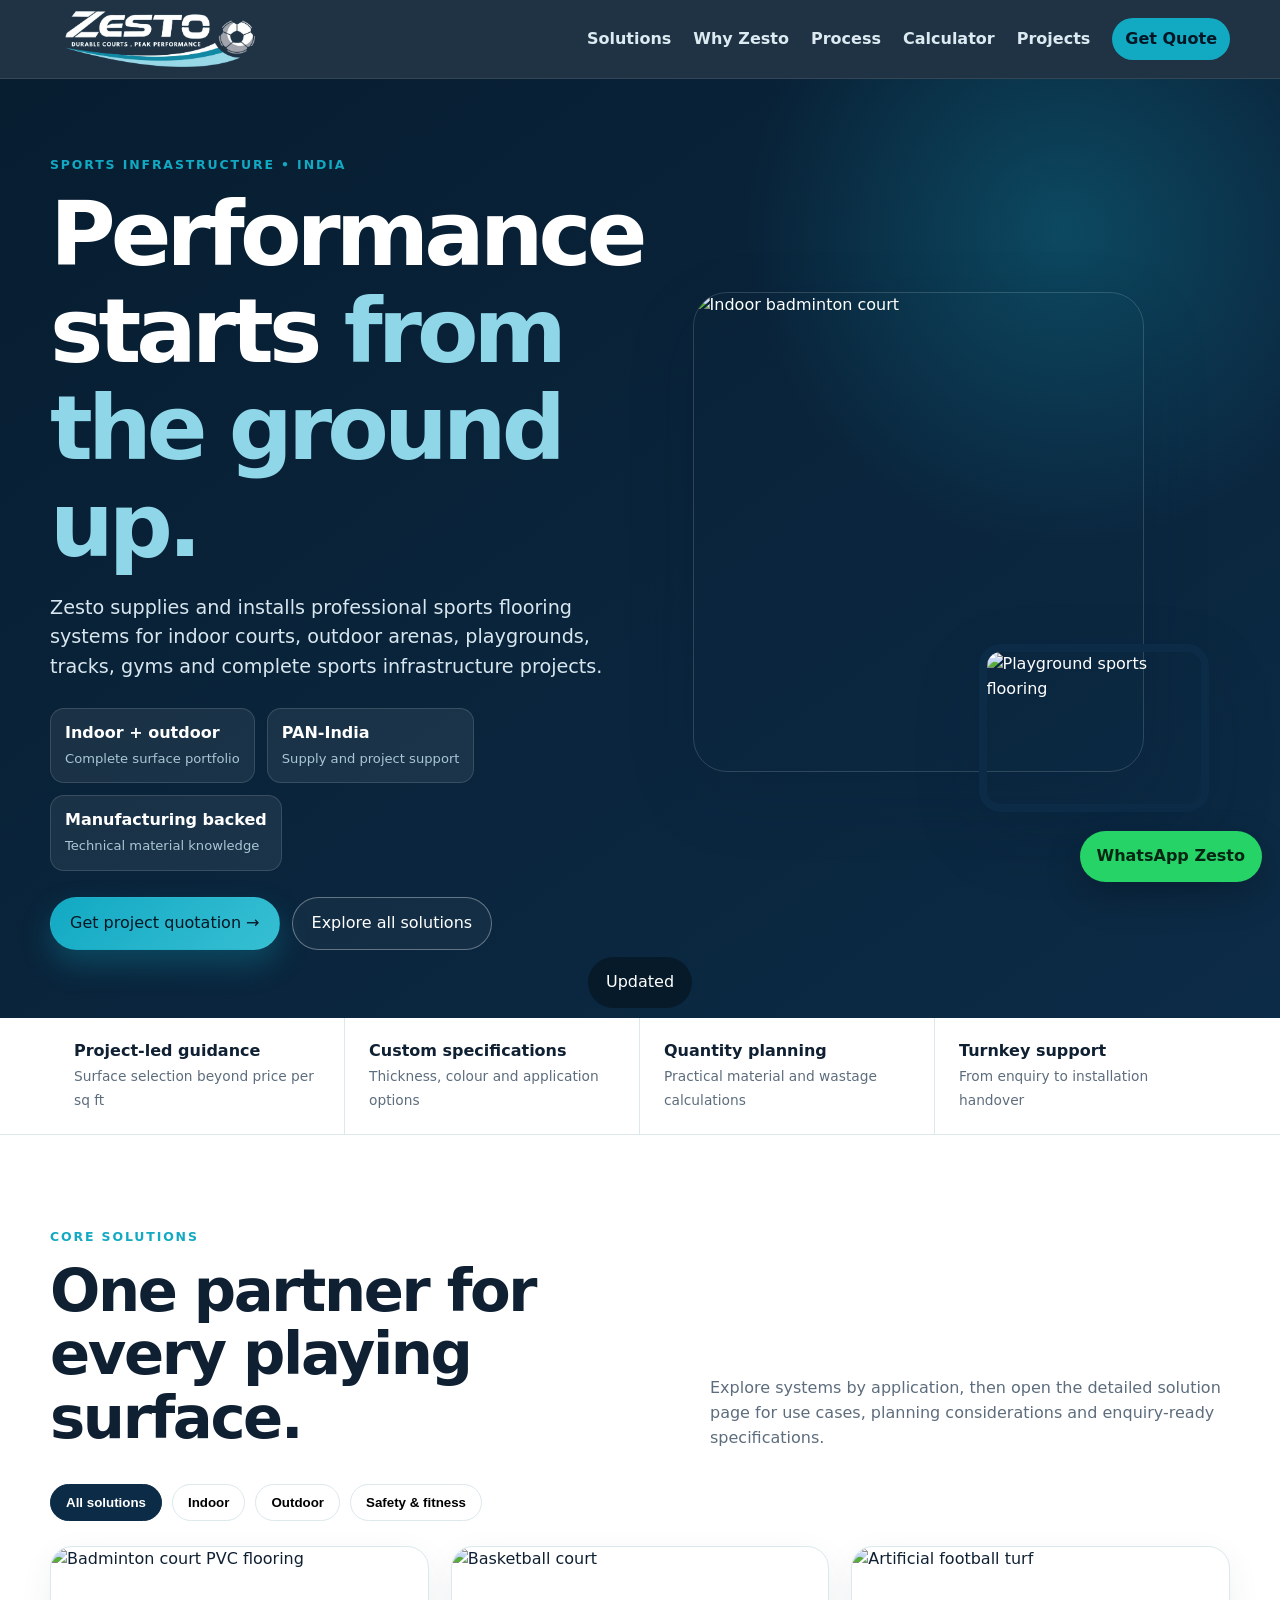
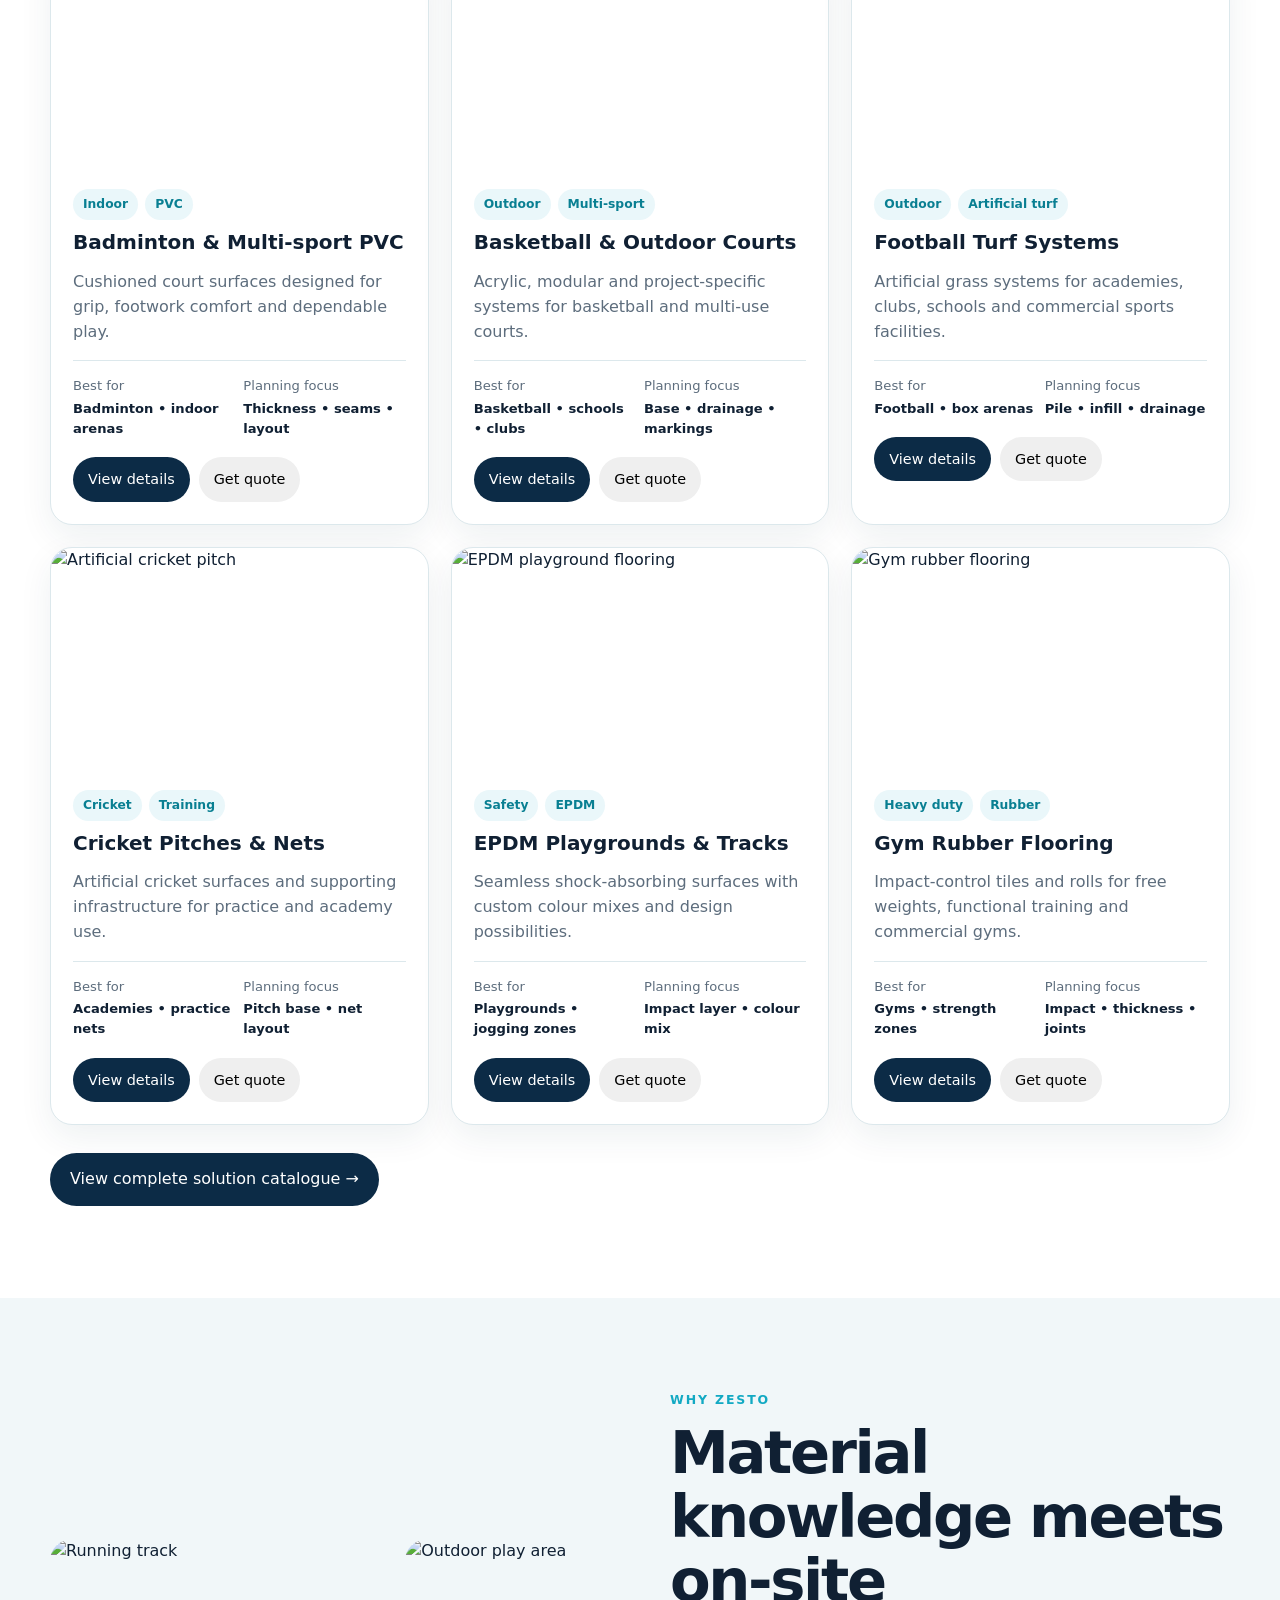
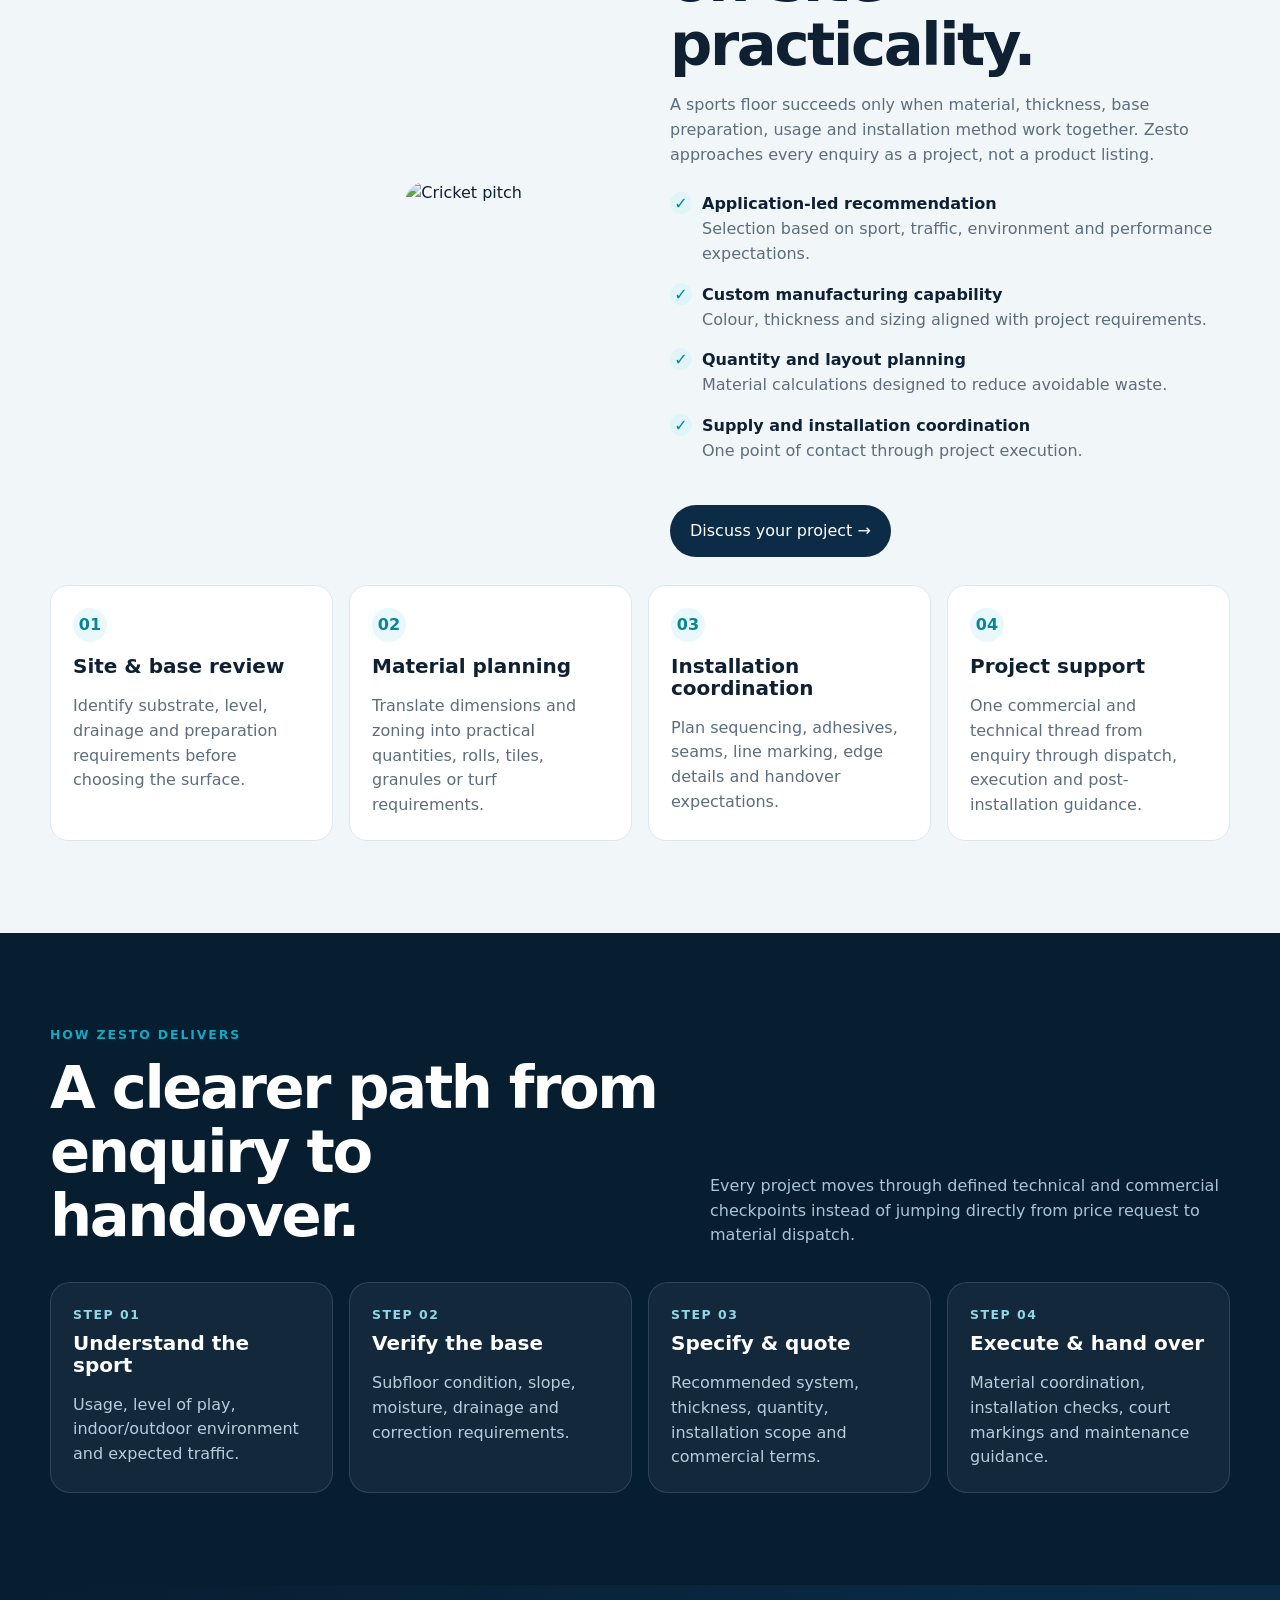
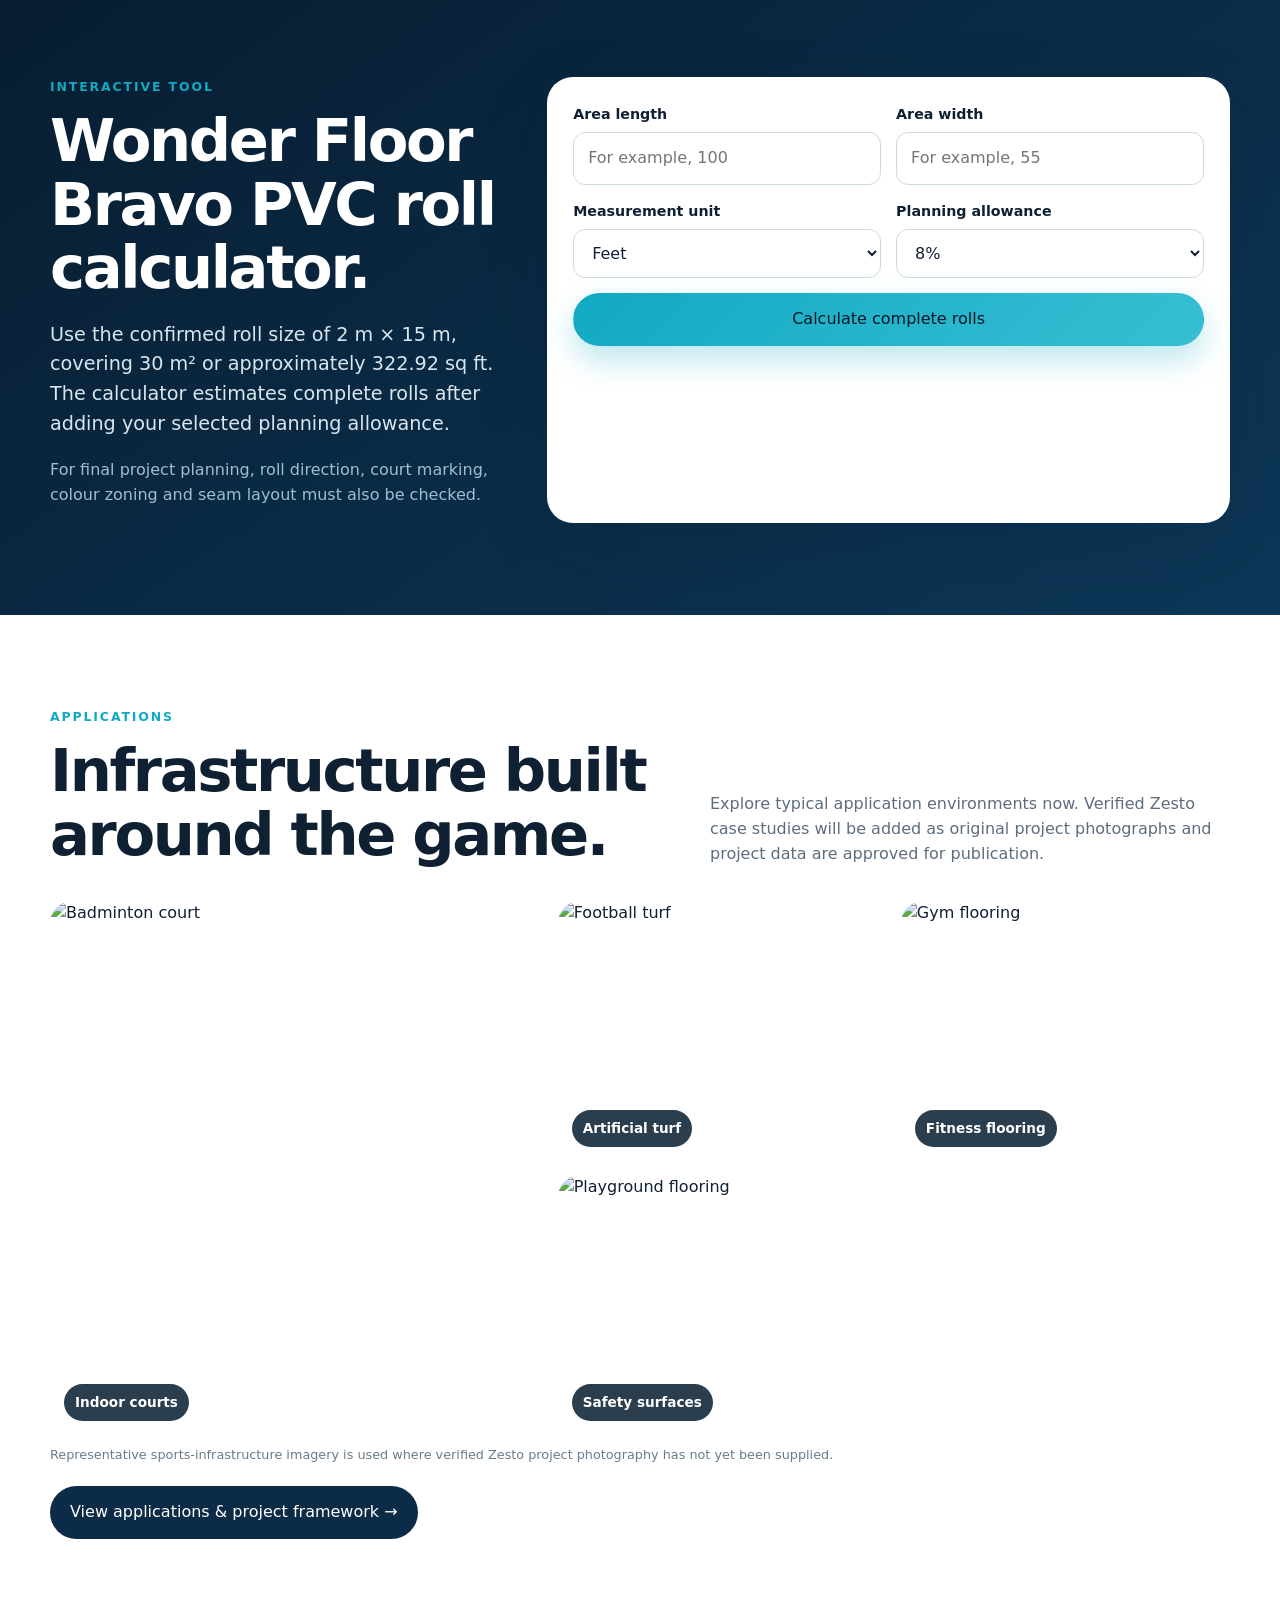
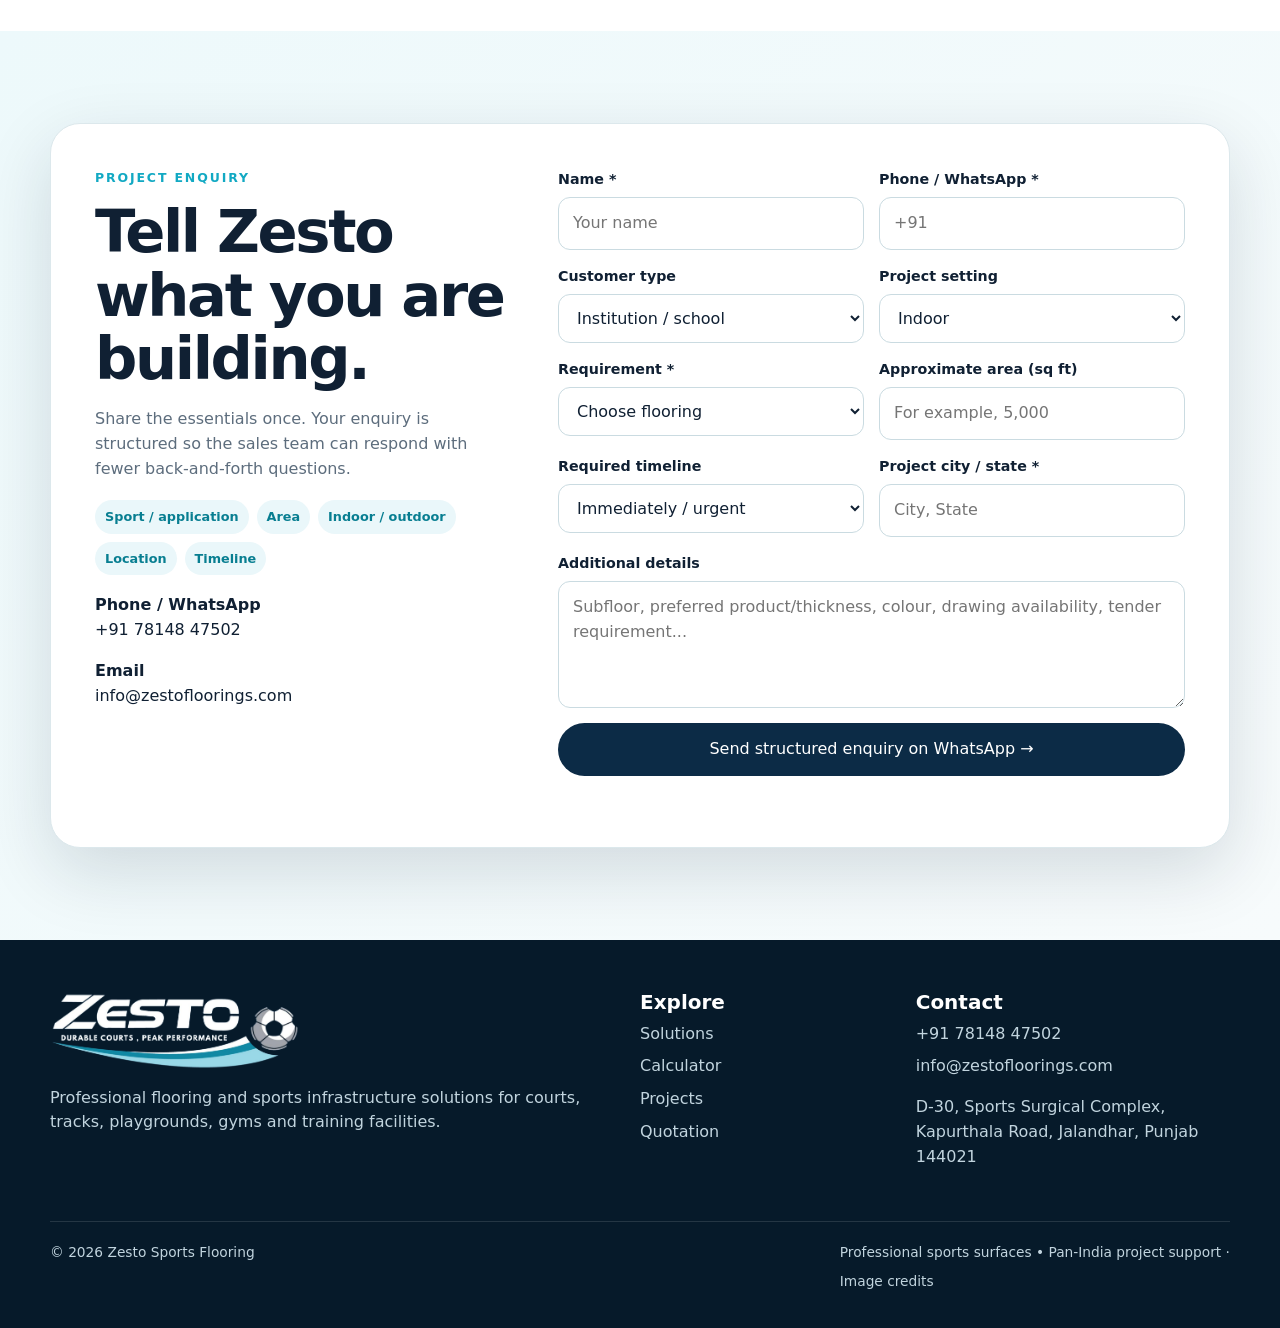
==== commit a3175c47: "fix: restore exact legacy Zesto logo header" ====
--- a/public/index.html
+++ b/public/index.html
@@ -1 +1 @@
-<!doctype html><html lang="en-IN"><head><meta charset="utf-8"><meta name="viewport" content="width=device-width,initial-scale=1"><meta name="theme-color" content="#0c2b46"><title>Zesto Sports Flooring | Professional Sports Infrastructure India</title><meta name="description" content="Zesto Sports Flooring supplies and installs professional sports flooring, artificial turf, EPDM, gym flooring and turnkey sports infrastructure across India."><link rel="stylesheet" href="assets/css/styles.css"></head><body><a class="skip" href="#main">Skip to content</a><header class="header"><div class="container header-inner"><a class="brand" href="index.html" aria-label="Zesto home"><span class="brand-mark" role="img" aria-label="Zesto Sports Flooring"></span></a><nav class="nav" id="nav"><a href="#solutions">Solutions</a><a href="#why">Why Zesto</a><a href="#process">Process</a><a href="#calculator">Calculator</a><a href="projects.html">Projects</a><a class="nav-cta" href="#quote">Get Quote</a></nav><button class="menu" id="menu" aria-label="Open menu">☰</button></div></header><main id="main"><section class="hero" id="home"><div class="container hero-grid"><div><p class="eyebrow">Sports infrastructure • India</p><h1>Performance starts <em>from the ground up.</em></h1><p class="lede">Zesto supplies and installs professional sports flooring systems for indoor courts, outdoor arenas, playgrounds, tracks, gyms and complete sports infrastructure projects.</p><div class="metric-row"><div class="metric"><strong>Indoor + outdoor</strong><span>Complete surface portfolio</span></div><div class="metric"><strong>PAN-India</strong><span>Supply and project support</span></div><div class="metric"><strong>Manufacturing backed</strong><span>Technical material knowledge</span></div></div><div class="actions"><a class="btn btn-primary" href="#quote">Get project quotation →</a><a class="btn btn-outline" href="products.html">Explore all solutions</a></div></div><div class="hero-media"><div class="hero-main"><img src="https://images.pexels.com/photos/8796050/pexels-photo-8796050.jpeg?auto=compress&cs=tinysrgb&w=1400" alt="Indoor badminton court"></div><div class="hero-mini"><img src="https://images.pexels.com/photos/16937349/pexels-photo-16937349.jpeg?auto=compress&cs=tinysrgb&w=1000" alt="Playground sports flooring"></div></div></div></section><section class="trust"><div class="container trust-grid"><div class="trust-item"><strong>Project-led guidance</strong><span>Surface selection beyond price per sq ft</span></div><div class="trust-item"><strong>Custom specifications</strong><span>Thickness, colour and application options</span></div><div class="trust-item"><strong>Quantity planning</strong><span>Practical material and wastage calculations</span></div><div class="trust-item"><strong>Turnkey support</strong><span>From enquiry to installation handover</span></div></div></section><section class="section" id="solutions"><div class="container"><div class="section-head"><div><p class="eyebrow">Core solutions</p><h2>One partner for every playing surface.</h2></div><p>Explore systems by application, then open the detailed solution page for use cases, planning considerations and enquiry-ready specifications.</p></div><div class="product-tools"><button class="filter-btn active" data-filter="all">All solutions</button><button class="filter-btn" data-filter="indoor">Indoor</button><button class="filter-btn" data-filter="outdoor">Outdoor</button><button class="filter-btn" data-filter="safety">Safety & fitness</button></div><div class="cards" id="productGrid"><article class="card" data-category="indoor"><div class="card-media"><img src="https://images.pexels.com/photos/8796050/pexels-photo-8796050.jpeg?auto=compress&cs=tinysrgb&w=1200" alt="Badminton court PVC flooring"></div><div class="card-body"><div class="card-meta"><span class="tag">Indoor</span><span class="tag">PVC</span></div><h3>Badminton & Multi-sport PVC</h3><p>Cushioned court surfaces designed for grip, footwork comfort and dependable play.</p><div class="card-detail"><span>Best for<strong>Badminton • indoor arenas</strong></span><span>Planning focus<strong>Thickness • seams • layout</strong></span></div><div class="card-actions"><a class="btn btn-dark btn-small" href="product.html?slug=badminton-pvc">View details</a><button class="btn btn-small quick-product" data-product="Badminton PVC flooring">Get quote</button></div></div></article><article class="card" data-category="outdoor"><div class="card-media"><img src="https://images.pexels.com/photos/17632766/pexels-photo-17632766.jpeg?auto=compress&cs=tinysrgb&w=1200" alt="Basketball court"></div><div class="card-body"><div class="card-meta"><span class="tag">Outdoor</span><span class="tag">Multi-sport</span></div><h3>Basketball & Outdoor Courts</h3><p>Acrylic, modular and project-specific systems for basketball and multi-use courts.</p><div class="card-detail"><span>Best for<strong>Basketball • schools • clubs</strong></span><span>Planning focus<strong>Base • drainage • markings</strong></span></div><div class="card-actions"><a class="btn btn-dark btn-small" href="product.html?slug=outdoor-courts">View details</a><button class="btn btn-small quick-product" data-product="Basketball / multi-sport court">Get quote</button></div></div></article><article class="card" data-category="outdoor"><div class="card-media"><img src="https://images.pexels.com/photos/30314817/pexels-photo-30314817.jpeg?auto=compress&cs=tinysrgb&w=1200" alt="Artificial football turf"></div><div class="card-body"><div class="card-meta"><span class="tag">Outdoor</span><span class="tag">Artificial turf</span></div><h3>Football Turf Systems</h3><p>Artificial grass systems for academies, clubs, schools and commercial sports facilities.</p><div class="card-detail"><span>Best for<strong>Football • box arenas</strong></span><span>Planning focus<strong>Pile • infill • drainage</strong></span></div><div class="card-actions"><a class="btn btn-dark btn-small" href="product.html?slug=football-turf">View details</a><button class="btn btn-small quick-product" data-product="Artificial football turf">Get quote</button></div></div></article><article class="card" data-category="outdoor"><div class="card-media"><img src="https://images.pexels.com/photos/32801390/pexels-photo-32801390.jpeg?auto=compress&cs=tinysrgb&w=1200" alt="Artificial cricket pitch"></div><div class="card-body"><div class="card-meta"><span class="tag">Cricket</span><span class="tag">Training</span></div><h3>Cricket Pitches & Nets</h3><p>Artificial cricket surfaces and supporting infrastructure for practice and academy use.</p><div class="card-detail"><span>Best for<strong>Academies • practice nets</strong></span><span>Planning focus<strong>Pitch base • net layout</strong></span></div><div class="card-actions"><a class="btn btn-dark btn-small" href="product.html?slug=cricket-pitch">View details</a><button class="btn btn-small quick-product" data-product="Artificial cricket pitch">Get quote</button></div></div></article><article class="card" data-category="safety"><div class="card-media"><img src="https://images.pexels.com/photos/16937349/pexels-photo-16937349.jpeg?auto=compress&cs=tinysrgb&w=1200" alt="EPDM playground flooring"></div><div class="card-body"><div class="card-meta"><span class="tag">Safety</span><span class="tag">EPDM</span></div><h3>EPDM Playgrounds & Tracks</h3><p>Seamless shock-absorbing surfaces with custom colour mixes and design possibilities.</p><div class="card-detail"><span>Best for<strong>Playgrounds • jogging zones</strong></span><span>Planning focus<strong>Impact layer • colour mix</strong></span></div><div class="card-actions"><a class="btn btn-dark btn-small" href="product.html?slug=epdm-flooring">View details</a><button class="btn btn-small quick-product" data-product="EPDM playground / running track">Get quote</button></div></div></article><article class="card" data-category="safety"><div class="card-media"><img src="https://images.pexels.com/photos/5580060/pexels-photo-5580060.jpeg?auto=compress&cs=tinysrgb&w=1200" alt="Gym rubber flooring"></div><div class="card-body"><div class="card-meta"><span class="tag">Heavy duty</span><span class="tag">Rubber</span></div><h3>Gym Rubber Flooring</h3><p>Impact-control tiles and rolls for free weights, functional training and commercial gyms.</p><div class="card-detail"><span>Best for<strong>Gyms • strength zones</strong></span><span>Planning focus<strong>Impact • thickness • joints</strong></span></div><div class="card-actions"><a class="btn btn-dark btn-small" href="product.html?slug=gym-rubber">View details</a><button class="btn btn-small quick-product" data-product="Gym rubber flooring">Get quote</button></div></div></article></div><div class="actions" style="margin-top:28px"><a class="btn btn-dark" href="products.html">View complete solution catalogue →</a></div></div></section><section class="section band" id="why"><div class="container split"><div class="image-collage"><img class="large" src="https://images.pexels.com/photos/8454936/pexels-photo-8454936.jpeg?auto=compress&cs=tinysrgb&w=1400" alt="Running track"><img src="https://images.pexels.com/photos/16937349/pexels-photo-16937349.jpeg?auto=compress&cs=tinysrgb&w=900" alt="Outdoor play area"><img src="https://images.pexels.com/photos/32801390/pexels-photo-32801390.jpeg?auto=compress&cs=tinysrgb&w=900" alt="Cricket pitch"></div><div><p class="eyebrow">Why Zesto</p><h2>Material knowledge meets on-site practicality.</h2><p class="muted">A sports floor succeeds only when material, thickness, base preparation, usage and installation method work together. Zesto approaches every enquiry as a project, not a product listing.</p><ul class="checks"><li><strong>Application-led recommendation</strong><br><span class="muted">Selection based on sport, traffic, environment and performance expectations.</span></li><li><strong>Custom manufacturing capability</strong><br><span class="muted">Colour, thickness and sizing aligned with project requirements.</span></li><li><strong>Quantity and layout planning</strong><br><span class="muted">Material calculations designed to reduce avoidable waste.</span></li><li><strong>Supply and installation coordination</strong><br><span class="muted">One point of contact through project execution.</span></li></ul><a class="btn btn-dark" href="#quote">Discuss your project →</a></div></div><div class="container"><div class="service-grid"><article class="service-card"><div class="num">01</div><h3>Site & base review</h3><p>Identify substrate, level, drainage and preparation requirements before choosing the surface.</p></article><article class="service-card"><div class="num">02</div><h3>Material planning</h3><p>Translate dimensions and zoning into practical quantities, rolls, tiles, granules or turf requirements.</p></article><article class="service-card"><div class="num">03</div><h3>Installation coordination</h3><p>Plan sequencing, adhesives, seams, line marking, edge details and handover expectations.</p></article><article class="service-card"><div class="num">04</div><h3>Project support</h3><p>One commercial and technical thread from enquiry through dispatch, execution and post-installation guidance.</p></article></div></div></section><section class="section process" id="process"><div class="container"><div class="section-head"><div><p class="eyebrow">How Zesto delivers</p><h2>A clearer path from enquiry to handover.</h2></div><p>Every project moves through defined technical and commercial checkpoints instead of jumping directly from price request to material dispatch.</p></div><div class="process-grid"><article class="process-step"><b>Step 01</b><h3>Understand the sport</h3><p>Usage, level of play, indoor/outdoor environment and expected traffic.</p></article><article class="process-step"><b>Step 02</b><h3>Verify the base</h3><p>Subfloor condition, slope, moisture, drainage and correction requirements.</p></article><article class="process-step"><b>Step 03</b><h3>Specify & quote</h3><p>Recommended system, thickness, quantity, installation scope and commercial terms.</p></article><article class="process-step"><b>Step 04</b><h3>Execute & hand over</h3><p>Material coordination, installation checks, court markings and maintenance guidance.</p></article></div></div></section><section class="section calculator" id="calculator"><div class="container calc-grid"><div><p class="eyebrow">Interactive tool</p><h2>Wonder Floor Bravo PVC roll calculator.</h2><p class="lede">Use the confirmed roll size of 2 m × 15 m, covering 30 m² or approximately 322.92 sq ft. The calculator estimates complete rolls after adding your selected planning allowance.</p><p style="color:#9dc0d0">For final project planning, roll direction, court marking, colour zoning and seam layout must also be checked.</p></div><div class="calc-card"><form id="calcForm"><div class="form-grid"><div class="field"><label for="length">Area length</label><input id="length" type="number" min="0.01" step="0.01" placeholder="For example, 100" required></div><div class="field"><label for="width">Area width</label><input id="width" type="number" min="0.01" step="0.01" placeholder="For example, 55" required></div><div class="field"><label for="unit">Measurement unit</label><select id="unit"><option value="ft">Feet</option><option value="m">Metres</option></select></div><div class="field"><label for="waste">Planning allowance</label><select id="waste"><option value="0">0%</option><option value="5">5%</option><option value="8" selected>8%</option><option value="10">10%</option><option value="12">12%</option></select></div><div class="field full"><button class="btn btn-primary" type="submit">Calculate complete rolls</button></div></div></form><div class="result" id="result"><div class="result-grid"><div class="result-box"><strong id="areaFt">—</strong><span>Net area (sq ft)</span></div><div class="result-box"><strong id="plannedFt">—</strong><span>Planned area (sq ft)</span></div><div class="result-box"><strong id="rolls">—</strong><span>Complete rolls</span></div><div class="result-box"><strong id="coverage">—</strong><span>Supplied coverage (sq ft)</span></div></div><p class="muted" id="balance" style="margin-bottom:0"></p></div></div></div></section><section class="section" id="projects"><div class="container"><div class="section-head"><div><p class="eyebrow">Applications</p><h2>Infrastructure built around the game.</h2></div><p>Explore typical application environments now. Verified Zesto case studies will be added as original project photographs and project data are approved for publication.</p></div><div class="gallery"><figure><img src="https://images.pexels.com/photos/8796050/pexels-photo-8796050.jpeg?auto=compress&cs=tinysrgb&w=1200" alt="Badminton court"><figcaption>Indoor courts</figcaption></figure><figure><img src="https://images.pexels.com/photos/30314817/pexels-photo-30314817.jpeg?auto=compress&cs=tinysrgb&w=1200" alt="Football turf"><figcaption>Artificial turf</figcaption></figure><figure><img src="https://images.pexels.com/photos/5580060/pexels-photo-5580060.jpeg?auto=compress&cs=tinysrgb&w=1200" alt="Gym flooring"><figcaption>Fitness flooring</figcaption></figure><figure><img src="https://images.pexels.com/photos/16937349/pexels-photo-16937349.jpeg?auto=compress&cs=tinysrgb&w=1200" alt="Playground flooring"><figcaption>Safety surfaces</figcaption></figure></div><p class="representative">Representative sports-infrastructure imagery is used where verified Zesto project photography has not yet been supplied.</p><div class="actions" style="margin-top:22px"><a class="btn btn-dark" href="projects.html">View applications & project framework →</a></div></div></section><section class="section quote" id="quote"><div class="container quote-panel"><div><p class="eyebrow">Project enquiry</p><h2>Tell Zesto what you are building.</h2><p class="muted">Share the essentials once. Your enquiry is structured so the sales team can respond with fewer back-and-forth questions.</p><div class="quote-badges"><span>Sport / application</span><span>Area</span><span>Indoor / outdoor</span><span>Location</span><span>Timeline</span></div><p><strong>Phone / WhatsApp</strong><br>+91 78148 47502</p><p><strong>Email</strong><br>info@zestofloorings.com</p></div><form id="quoteForm"><div class="form-grid"><div class="field"><label for="qname">Name *</label><input id="qname" required autocomplete="name" placeholder="Your name"></div><div class="field"><label for="qphone">Phone / WhatsApp *</label><input id="qphone" required autocomplete="tel" placeholder="+91"></div><div class="field"><label for="qcustomer">Customer type</label><select id="qcustomer"><option>Institution / school</option><option>Sports academy / club</option><option>Contractor / builder</option><option>Government / tender</option><option>Gym / fitness centre</option><option>Other</option></select></div><div class="field"><label for="qsetting">Project setting</label><select id="qsetting"><option>Indoor</option><option>Outdoor</option><option>Mixed / multiple areas</option><option>Not sure</option></select></div><div class="field"><label for="qproduct">Requirement *</label><select id="qproduct" required><option value="">Choose flooring</option><option>Badminton PVC flooring</option><option>Basketball / multi-sport court</option><option>Artificial football turf</option><option>Artificial cricket pitch</option><option>EPDM playground / running track</option><option>Gym rubber flooring</option><option>Complete sports infrastructure project</option></select></div><div class="field"><label for="qarea">Approximate area (sq ft)</label><input id="qarea" type="number" min="0" placeholder="For example, 5,000"></div><div class="field"><label for="qtimeline">Required timeline</label><select id="qtimeline"><option>Immediately / urgent</option><option>Within 30 days</option><option>1–3 months</option><option>3–6 months</option><option>Planning stage</option></select></div><div class="field"><label for="qcity">Project city / state *</label><input id="qcity" required placeholder="City, State"></div><div class="field full"><label for="qmessage">Additional details</label><textarea id="qmessage" rows="4" placeholder="Subfloor, preferred product/thickness, colour, drawing availability, tender requirement..."></textarea></div><div class="field full"><button class="btn btn-dark" type="submit">Send structured enquiry on WhatsApp →</button><div class="status" id="quoteStatus" role="status"></div></div></div></form></div></section></main><footer class="footer"><div class="container"><div class="footer-grid"><div><span class="footer-brand-mark" role="img" aria-label="Zesto Sports Flooring"></span><p>Professional flooring and sports infrastructure solutions for courts, tracks, playgrounds, gyms and training facilities.</p></div><div><h3>Explore</h3><a href="products.html">Solutions</a><a href="#calculator">Calculator</a><a href="projects.html">Projects</a><a href="#quote">Quotation</a></div><div><h3>Contact</h3><a href="tel:+917814847502">+91 78148 47502</a><a href="mailto:info@zestofloorings.com">info@zestofloorings.com</a><p>D-30, Sports Surgical Complex, Kapurthala Road, Jalandhar, Punjab 144021</p></div></div><div class="footer-bottom"><span>© <span id="year"></span> Zesto Sports Flooring</span><span>Professional sports surfaces • Pan-India project support · <a href="image-credits.html">Image credits</a></span></div></div></footer><a class="float-wa" href="https://wa.me/917814847502?text=Hello%20Zesto%20Sports%20Flooring%2C%20I%20want%20to%20discuss%20a%20sports%20flooring%20project." target="_blank" rel="noopener">WhatsApp Zesto</a><div class="toast" id="toast">Updated</div><script src="assets/js/site.js"></script></body></html>+<!doctype html><html lang="en-IN"><head><meta charset="utf-8"><meta name="viewport" content="width=device-width,initial-scale=1"><meta name="theme-color" content="#0c2b46"><title>Zesto Sports Flooring | Professional Sports Infrastructure India</title><meta name="description" content="Zesto Sports Flooring supplies and installs professional sports flooring, artificial turf, EPDM, gym flooring and turnkey sports infrastructure across India."><link rel="stylesheet" href="assets/css/styles.css"></head><body><a class="skip" href="#main">Skip to content</a><header class="header"><div class="container header-inner"><a class="brand" href="index.html" aria-label="Zesto home"><img src="assets/images/zesto-logo.png" alt="Zesto logo"></a><nav class="nav" id="nav"><a href="#solutions">Solutions</a><a href="#why">Why Zesto</a><a href="#process">Process</a><a href="#calculator">Calculator</a><a href="projects.html">Projects</a><a class="nav-cta" href="#quote">Get Quote</a></nav><button class="menu" id="menu" aria-label="Open menu">☰</button></div></header><main id="main"><section class="hero" id="home"><div class="container hero-grid"><div><p class="eyebrow">Sports infrastructure • India</p><h1>Performance starts <em>from the ground up.</em></h1><p class="lede">Zesto supplies and installs professional sports flooring systems for indoor courts, outdoor arenas, playgrounds, tracks, gyms and complete sports infrastructure projects.</p><div class="metric-row"><div class="metric"><strong>Indoor + outdoor</strong><span>Complete surface portfolio</span></div><div class="metric"><strong>PAN-India</strong><span>Supply and project support</span></div><div class="metric"><strong>Manufacturing backed</strong><span>Technical material knowledge</span></div></div><div class="actions"><a class="btn btn-primary" href="#quote">Get project quotation →</a><a class="btn btn-outline" href="products.html">Explore all solutions</a></div></div><div class="hero-media"><div class="hero-main"><img src="https://images.pexels.com/photos/8796050/pexels-photo-8796050.jpeg?auto=compress&cs=tinysrgb&w=1400" alt="Indoor badminton court"></div><div class="hero-mini"><img src="https://images.pexels.com/photos/16937349/pexels-photo-16937349.jpeg?auto=compress&cs=tinysrgb&w=1000" alt="Playground sports flooring"></div></div></div></section><section class="trust"><div class="container trust-grid"><div class="trust-item"><strong>Project-led guidance</strong><span>Surface selection beyond price per sq ft</span></div><div class="trust-item"><strong>Custom specifications</strong><span>Thickness, colour and application options</span></div><div class="trust-item"><strong>Quantity planning</strong><span>Practical material and wastage calculations</span></div><div class="trust-item"><strong>Turnkey support</strong><span>From enquiry to installation handover</span></div></div></section><section class="section" id="solutions"><div class="container"><div class="section-head"><div><p class="eyebrow">Core solutions</p><h2>One partner for every playing surface.</h2></div><p>Explore systems by application, then open the detailed solution page for use cases, planning considerations and enquiry-ready specifications.</p></div><div class="product-tools"><button class="filter-btn active" data-filter="all">All solutions</button><button class="filter-btn" data-filter="indoor">Indoor</button><button class="filter-btn" data-filter="outdoor">Outdoor</button><button class="filter-btn" data-filter="safety">Safety & fitness</button></div><div class="cards" id="productGrid"><article class="card" data-category="indoor"><div class="card-media"><img src="https://images.pexels.com/photos/8796050/pexels-photo-8796050.jpeg?auto=compress&cs=tinysrgb&w=1200" alt="Badminton court PVC flooring"></div><div class="card-body"><div class="card-meta"><span class="tag">Indoor</span><span class="tag">PVC</span></div><h3>Badminton & Multi-sport PVC</h3><p>Cushioned court surfaces designed for grip, footwork comfort and dependable play.</p><div class="card-detail"><span>Best for<strong>Badminton • indoor arenas</strong></span><span>Planning focus<strong>Thickness • seams • layout</strong></span></div><div class="card-actions"><a class="btn btn-dark btn-small" href="product.html?slug=badminton-pvc">View details</a><button class="btn btn-small quick-product" data-product="Badminton PVC flooring">Get quote</button></div></div></article><article class="card" data-category="outdoor"><div class="card-media"><img src="https://images.pexels.com/photos/17632766/pexels-photo-17632766.jpeg?auto=compress&cs=tinysrgb&w=1200" alt="Basketball court"></div><div class="card-body"><div class="card-meta"><span class="tag">Outdoor</span><span class="tag">Multi-sport</span></div><h3>Basketball & Outdoor Courts</h3><p>Acrylic, modular and project-specific systems for basketball and multi-use courts.</p><div class="card-detail"><span>Best for<strong>Basketball • schools • clubs</strong></span><span>Planning focus<strong>Base • drainage • markings</strong></span></div><div class="card-actions"><a class="btn btn-dark btn-small" href="product.html?slug=outdoor-courts">View details</a><button class="btn btn-small quick-product" data-product="Basketball / multi-sport court">Get quote</button></div></div></article><article class="card" data-category="outdoor"><div class="card-media"><img src="https://images.pexels.com/photos/30314817/pexels-photo-30314817.jpeg?auto=compress&cs=tinysrgb&w=1200" alt="Artificial football turf"></div><div class="card-body"><div class="card-meta"><span class="tag">Outdoor</span><span class="tag">Artificial turf</span></div><h3>Football Turf Systems</h3><p>Artificial grass systems for academies, clubs, schools and commercial sports facilities.</p><div class="card-detail"><span>Best for<strong>Football • box arenas</strong></span><span>Planning focus<strong>Pile • infill • drainage</strong></span></div><div class="card-actions"><a class="btn btn-dark btn-small" href="product.html?slug=football-turf">View details</a><button class="btn btn-small quick-product" data-product="Artificial football turf">Get quote</button></div></div></article><article class="card" data-category="outdoor"><div class="card-media"><img src="https://images.pexels.com/photos/32801390/pexels-photo-32801390.jpeg?auto=compress&cs=tinysrgb&w=1200" alt="Artificial cricket pitch"></div><div class="card-body"><div class="card-meta"><span class="tag">Cricket</span><span class="tag">Training</span></div><h3>Cricket Pitches & Nets</h3><p>Artificial cricket surfaces and supporting infrastructure for practice and academy use.</p><div class="card-detail"><span>Best for<strong>Academies • practice nets</strong></span><span>Planning focus<strong>Pitch base • net layout</strong></span></div><div class="card-actions"><a class="btn btn-dark btn-small" href="product.html?slug=cricket-pitch">View details</a><button class="btn btn-small quick-product" data-product="Artificial cricket pitch">Get quote</button></div></div></article><article class="card" data-category="safety"><div class="card-media"><img src="https://images.pexels.com/photos/16937349/pexels-photo-16937349.jpeg?auto=compress&cs=tinysrgb&w=1200" alt="EPDM playground flooring"></div><div class="card-body"><div class="card-meta"><span class="tag">Safety</span><span class="tag">EPDM</span></div><h3>EPDM Playgrounds & Tracks</h3><p>Seamless shock-absorbing surfaces with custom colour mixes and design possibilities.</p><div class="card-detail"><span>Best for<strong>Playgrounds • jogging zones</strong></span><span>Planning focus<strong>Impact layer • colour mix</strong></span></div><div class="card-actions"><a class="btn btn-dark btn-small" href="product.html?slug=epdm-flooring">View details</a><button class="btn btn-small quick-product" data-product="EPDM playground / running track">Get quote</button></div></div></article><article class="card" data-category="safety"><div class="card-media"><img src="https://images.pexels.com/photos/5580060/pexels-photo-5580060.jpeg?auto=compress&cs=tinysrgb&w=1200" alt="Gym rubber flooring"></div><div class="card-body"><div class="card-meta"><span class="tag">Heavy duty</span><span class="tag">Rubber</span></div><h3>Gym Rubber Flooring</h3><p>Impact-control tiles and rolls for free weights, functional training and commercial gyms.</p><div class="card-detail"><span>Best for<strong>Gyms • strength zones</strong></span><span>Planning focus<strong>Impact • thickness • joints</strong></span></div><div class="card-actions"><a class="btn btn-dark btn-small" href="product.html?slug=gym-rubber">View details</a><button class="btn btn-small quick-product" data-product="Gym rubber flooring">Get quote</button></div></div></article></div><div class="actions" style="margin-top:28px"><a class="btn btn-dark" href="products.html">View complete solution catalogue →</a></div></div></section><section class="section band" id="why"><div class="container split"><div class="image-collage"><img class="large" src="https://images.pexels.com/photos/8454936/pexels-photo-8454936.jpeg?auto=compress&cs=tinysrgb&w=1400" alt="Running track"><img src="https://images.pexels.com/photos/16937349/pexels-photo-16937349.jpeg?auto=compress&cs=tinysrgb&w=900" alt="Outdoor play area"><img src="https://images.pexels.com/photos/32801390/pexels-photo-32801390.jpeg?auto=compress&cs=tinysrgb&w=900" alt="Cricket pitch"></div><div><p class="eyebrow">Why Zesto</p><h2>Material knowledge meets on-site practicality.</h2><p class="muted">A sports floor succeeds only when material, thickness, base preparation, usage and installation method work together. Zesto approaches every enquiry as a project, not a product listing.</p><ul class="checks"><li><strong>Application-led recommendation</strong><br><span class="muted">Selection based on sport, traffic, environment and performance expectations.</span></li><li><strong>Custom manufacturing capability</strong><br><span class="muted">Colour, thickness and sizing aligned with project requirements.</span></li><li><strong>Quantity and layout planning</strong><br><span class="muted">Material calculations designed to reduce avoidable waste.</span></li><li><strong>Supply and installation coordination</strong><br><span class="muted">One point of contact through project execution.</span></li></ul><a class="btn btn-dark" href="#quote">Discuss your project →</a></div></div><div class="container"><div class="service-grid"><article class="service-card"><div class="num">01</div><h3>Site & base review</h3><p>Identify substrate, level, drainage and preparation requirements before choosing the surface.</p></article><article class="service-card"><div class="num">02</div><h3>Material planning</h3><p>Translate dimensions and zoning into practical quantities, rolls, tiles, granules or turf requirements.</p></article><article class="service-card"><div class="num">03</div><h3>Installation coordination</h3><p>Plan sequencing, adhesives, seams, line marking, edge details and handover expectations.</p></article><article class="service-card"><div class="num">04</div><h3>Project support</h3><p>One commercial and technical thread from enquiry through dispatch, execution and post-installation guidance.</p></article></div></div></section><section class="section process" id="process"><div class="container"><div class="section-head"><div><p class="eyebrow">How Zesto delivers</p><h2>A clearer path from enquiry to handover.</h2></div><p>Every project moves through defined technical and commercial checkpoints instead of jumping directly from price request to material dispatch.</p></div><div class="process-grid"><article class="process-step"><b>Step 01</b><h3>Understand the sport</h3><p>Usage, level of play, indoor/outdoor environment and expected traffic.</p></article><article class="process-step"><b>Step 02</b><h3>Verify the base</h3><p>Subfloor condition, slope, moisture, drainage and correction requirements.</p></article><article class="process-step"><b>Step 03</b><h3>Specify & quote</h3><p>Recommended system, thickness, quantity, installation scope and commercial terms.</p></article><article class="process-step"><b>Step 04</b><h3>Execute & hand over</h3><p>Material coordination, installation checks, court markings and maintenance guidance.</p></article></div></div></section><section class="section calculator" id="calculator"><div class="container calc-grid"><div><p class="eyebrow">Interactive tool</p><h2>Wonder Floor Bravo PVC roll calculator.</h2><p class="lede">Use the confirmed roll size of 2 m × 15 m, covering 30 m² or approximately 322.92 sq ft. The calculator estimates complete rolls after adding your selected planning allowance.</p><p style="color:#9dc0d0">For final project planning, roll direction, court marking, colour zoning and seam layout must also be checked.</p></div><div class="calc-card"><form id="calcForm"><div class="form-grid"><div class="field"><label for="length">Area length</label><input id="length" type="number" min="0.01" step="0.01" placeholder="For example, 100" required></div><div class="field"><label for="width">Area width</label><input id="width" type="number" min="0.01" step="0.01" placeholder="For example, 55" required></div><div class="field"><label for="unit">Measurement unit</label><select id="unit"><option value="ft">Feet</option><option value="m">Metres</option></select></div><div class="field"><label for="waste">Planning allowance</label><select id="waste"><option value="0">0%</option><option value="5">5%</option><option value="8" selected>8%</option><option value="10">10%</option><option value="12">12%</option></select></div><div class="field full"><button class="btn btn-primary" type="submit">Calculate complete rolls</button></div></div></form><div class="result" id="result"><div class="result-grid"><div class="result-box"><strong id="areaFt">—</strong><span>Net area (sq ft)</span></div><div class="result-box"><strong id="plannedFt">—</strong><span>Planned area (sq ft)</span></div><div class="result-box"><strong id="rolls">—</strong><span>Complete rolls</span></div><div class="result-box"><strong id="coverage">—</strong><span>Supplied coverage (sq ft)</span></div></div><p class="muted" id="balance" style="margin-bottom:0"></p></div></div></div></section><section class="section" id="projects"><div class="container"><div class="section-head"><div><p class="eyebrow">Applications</p><h2>Infrastructure built around the game.</h2></div><p>Explore typical application environments now. Verified Zesto case studies will be added as original project photographs and project data are approved for publication.</p></div><div class="gallery"><figure><img src="https://images.pexels.com/photos/8796050/pexels-photo-8796050.jpeg?auto=compress&cs=tinysrgb&w=1200" alt="Badminton court"><figcaption>Indoor courts</figcaption></figure><figure><img src="https://images.pexels.com/photos/30314817/pexels-photo-30314817.jpeg?auto=compress&cs=tinysrgb&w=1200" alt="Football turf"><figcaption>Artificial turf</figcaption></figure><figure><img src="https://images.pexels.com/photos/5580060/pexels-photo-5580060.jpeg?auto=compress&cs=tinysrgb&w=1200" alt="Gym flooring"><figcaption>Fitness flooring</figcaption></figure><figure><img src="https://images.pexels.com/photos/16937349/pexels-photo-16937349.jpeg?auto=compress&cs=tinysrgb&w=1200" alt="Playground flooring"><figcaption>Safety surfaces</figcaption></figure></div><p class="representative">Representative sports-infrastructure imagery is used where verified Zesto project photography has not yet been supplied.</p><div class="actions" style="margin-top:22px"><a class="btn btn-dark" href="projects.html">View applications & project framework →</a></div></div></section><section class="section quote" id="quote"><div class="container quote-panel"><div><p class="eyebrow">Project enquiry</p><h2>Tell Zesto what you are building.</h2><p class="muted">Share the essentials once. Your enquiry is structured so the sales team can respond with fewer back-and-forth questions.</p><div class="quote-badges"><span>Sport / application</span><span>Area</span><span>Indoor / outdoor</span><span>Location</span><span>Timeline</span></div><p><strong>Phone / WhatsApp</strong><br>+91 78148 47502</p><p><strong>Email</strong><br>info@zestofloorings.com</p></div><form id="quoteForm"><div class="form-grid"><div class="field"><label for="qname">Name *</label><input id="qname" required autocomplete="name" placeholder="Your name"></div><div class="field"><label for="qphone">Phone / WhatsApp *</label><input id="qphone" required autocomplete="tel" placeholder="+91"></div><div class="field"><label for="qcustomer">Customer type</label><select id="qcustomer"><option>Institution / school</option><option>Sports academy / club</option><option>Contractor / builder</option><option>Government / tender</option><option>Gym / fitness centre</option><option>Other</option></select></div><div class="field"><label for="qsetting">Project setting</label><select id="qsetting"><option>Indoor</option><option>Outdoor</option><option>Mixed / multiple areas</option><option>Not sure</option></select></div><div class="field"><label for="qproduct">Requirement *</label><select id="qproduct" required><option value="">Choose flooring</option><option>Badminton PVC flooring</option><option>Basketball / multi-sport court</option><option>Artificial football turf</option><option>Artificial cricket pitch</option><option>EPDM playground / running track</option><option>Gym rubber flooring</option><option>Complete sports infrastructure project</option></select></div><div class="field"><label for="qarea">Approximate area (sq ft)</label><input id="qarea" type="number" min="0" placeholder="For example, 5,000"></div><div class="field"><label for="qtimeline">Required timeline</label><select id="qtimeline"><option>Immediately / urgent</option><option>Within 30 days</option><option>1–3 months</option><option>3–6 months</option><option>Planning stage</option></select></div><div class="field"><label for="qcity">Project city / state *</label><input id="qcity" required placeholder="City, State"></div><div class="field full"><label for="qmessage">Additional details</label><textarea id="qmessage" rows="4" placeholder="Subfloor, preferred product/thickness, colour, drawing availability, tender requirement..."></textarea></div><div class="field full"><button class="btn btn-dark" type="submit">Send structured enquiry on WhatsApp →</button><div class="status" id="quoteStatus" role="status"></div></div></div></form></div></section></main><footer class="footer"><div class="container"><div class="footer-grid"><div><img class="footer-logo" src="assets/images/zesto-logo.png" alt="Zesto logo"><p>Professional flooring and sports infrastructure solutions for courts, tracks, playgrounds, gyms and training facilities.</p></div><div><h3>Explore</h3><a href="products.html">Solutions</a><a href="#calculator">Calculator</a><a href="projects.html">Projects</a><a href="#quote">Quotation</a></div><div><h3>Contact</h3><a href="tel:+917814847502">+91 78148 47502</a><a href="mailto:info@zestofloorings.com">info@zestofloorings.com</a><p>D-30, Sports Surgical Complex, Kapurthala Road, Jalandhar, Punjab 144021</p></div></div><div class="footer-bottom"><span>© <span id="year"></span> Zesto Sports Flooring</span><span>Professional sports surfaces • Pan-India project support · <a href="image-credits.html">Image credits</a></span></div></div></footer><a class="float-wa" href="https://wa.me/917814847502?text=Hello%20Zesto%20Sports%20Flooring%2C%20I%20want%20to%20discuss%20a%20sports%20flooring%20project." target="_blank" rel="noopener">WhatsApp Zesto</a><div class="toast" id="toast">Updated</div><script src="assets/js/site.js"></script></body></html>
--- a/public/assets/css/styles.css
+++ b/public/assets/css/styles.css
@@ -1,6 +1,6 @@
 :root{--navy:#0c2b46;--navy2:#071d30;--cyan:#12a9c3;--sky:#8ed6e8;--ink:#102033;--muted:#5d6d7d;--mist:#f1f7f9;--line:#dce8ec;--white:#fff;--radius:22px;--shadow:0 24px 70px rgba(5,31,51,.14)}
 *{box-sizing:border-box}html{scroll-behavior:smooth}body{margin:0;font-family:Inter,ui-sans-serif,system-ui,-apple-system,"Segoe UI",Roboto,Arial,sans-serif;color:var(--ink);background:#fff;line-height:1.55}img{max-width:100%;display:block}a{text-decoration:none;color:inherit}.container{width:min(1180px,calc(100% - 36px));margin:auto}.eyebrow{margin:0 0 12px;text-transform:uppercase;letter-spacing:.15em;font-size:.78rem;font-weight:850;color:var(--cyan)}h1,h2,h3{line-height:1.08;margin:0}h1{font-size:clamp(2.65rem,7vw,6rem);letter-spacing:-.055em}h2{font-size:clamp(2rem,4.7vw,3.7rem);letter-spacing:-.04em}h3{font-size:1.25rem}.lede{font-size:clamp(1rem,2vw,1.2rem);color:#d8e7ef;max-width:690px}.muted{color:var(--muted)}.section{padding:92px 0}.section-head{display:flex;gap:28px;align-items:end;justify-content:space-between;margin-bottom:34px}.section-head>p{max-width:520px;color:var(--muted);margin:0}.actions{display:flex;gap:12px;flex-wrap:wrap}.btn{display:inline-flex;align-items:center;justify-content:center;gap:9px;border:1px solid transparent;border-radius:999px;padding:13px 19px;font-weight:800;cursor:pointer;transition:.2s transform,.2s box-shadow,.2s background;font:inherit}.btn:hover{transform:translateY(-2px)}.btn-primary{background:linear-gradient(135deg,var(--cyan),#37bfd3);color:#041725;box-shadow:0 14px 30px rgba(18,169,195,.28)}.btn-outline{border-color:rgba(255,255,255,.34);color:#fff;background:rgba(255,255,255,.04)}.btn-dark{background:var(--navy);color:#fff}.btn-small{padding:10px 14px;font-size:.9rem}.tag{display:inline-block;padding:6px 10px;border-radius:999px;background:#eaf7fa;color:#097f92;font-size:.77rem;font-weight:800}.skip{position:absolute;left:-999px}.skip:focus{left:10px;top:10px;background:#fff;padding:10px;z-index:1000}
-.header{position:sticky;top:0;z-index:100;background:rgba(7,29,48,.92);backdrop-filter:blur(18px);border-bottom:1px solid rgba(255,255,255,.1)}.header-inner{height:78px;display:flex;align-items:center;justify-content:space-between}.brand-mark{display:block;width:220px;height:60px;background:url("../images/zesto-logo.svg") center/contain no-repeat}.footer-brand-mark{display:block;width:250px;height:78px;background:url("../images/zesto-logo.svg") center/contain no-repeat}.nav{display:flex;align-items:center;gap:22px;color:#dceaf1;font-weight:700}.nav a:hover{color:#fff}.nav-cta{padding:9px 13px!important;border-radius:999px;background:var(--cyan);color:#041725!important}.menu{display:none;background:none;border:0;color:white;font-size:1.7rem}
+.header{position:sticky;top:0;z-index:100;background:rgba(7,29,48,.9);backdrop-filter:blur(18px);border-bottom:1px solid rgba(255,255,255,.1)}.header-inner{height:78px;display:flex;align-items:center;justify-content:space-between}.brand img{width:220px;height:60px;object-fit:contain}.footer-logo{width:250px}.nav{display:flex;align-items:center;gap:22px;color:#dceaf1;font-weight:700}.nav a:hover{color:#fff}.nav-cta{padding:9px 13px!important;border-radius:999px;background:var(--cyan);color:#041725!important}.menu{display:none;background:none;border:0;color:white;font-size:1.7rem}
 .hero{background:radial-gradient(circle at 83% 16%,rgba(18,169,195,.28),transparent 24%),linear-gradient(145deg,var(--navy2),var(--navy));color:#fff;padding:76px 0 68px;overflow:hidden}.hero-grid{display:grid;grid-template-columns:1.04fr .96fr;gap:50px;align-items:center}.hero h1 em{font-style:normal;color:var(--sky)}.hero-media{position:relative;min-height:520px}.hero-main{position:absolute;inset:0 65px 40px 0;border-radius:34px;overflow:hidden;box-shadow:var(--shadow);border:1px solid rgba(255,255,255,.15)}.hero-main img{width:100%;height:100%;object-fit:cover}.hero-mini{position:absolute;width:230px;height:168px;right:0;bottom:0;border-radius:22px;overflow:hidden;border:8px solid var(--navy);box-shadow:var(--shadow)}.hero-mini img{width:100%;height:100%;object-fit:cover}.metric-row{display:flex;gap:12px;flex-wrap:wrap;margin:26px 0}.metric{padding:12px 14px;background:rgba(255,255,255,.07);border:1px solid rgba(255,255,255,.13);border-radius:14px}.metric strong{display:block;color:#fff}.metric span{color:#a9c6d5;font-size:.82rem}.trust{background:#fff;border-bottom:1px solid var(--line)}.trust-grid{display:grid;grid-template-columns:repeat(4,1fr)}.trust-item{padding:21px 24px;border-right:1px solid var(--line)}.trust-item:last-child{border-right:0}.trust-item strong{display:block}.trust-item span{font-size:.86rem;color:var(--muted)}
 .product-tools{display:flex;gap:10px;flex-wrap:wrap;margin-bottom:25px}.filter-btn{border:1px solid var(--line);background:#fff;border-radius:999px;padding:10px 15px;font-weight:750;cursor:pointer}.filter-btn.active{background:var(--navy);color:#fff;border-color:var(--navy)}.cards{display:grid;grid-template-columns:repeat(3,1fr);gap:22px}.card{border:1px solid var(--line);border-radius:var(--radius);overflow:hidden;background:#fff;box-shadow:0 12px 34px rgba(18,50,73,.07);transition:.22s}.card:hover{transform:translateY(-5px);box-shadow:0 20px 45px rgba(18,50,73,.13)}.card-media{height:220px;overflow:hidden}.card-media img{width:100%;height:100%;object-fit:cover;transition:.4s}.card:hover img{transform:scale(1.04)}.card-body{padding:22px}.card-body p{color:var(--muted)}.card-meta{display:flex;gap:7px;flex-wrap:wrap;margin-bottom:12px}.card-detail{display:grid;grid-template-columns:1fr 1fr;gap:8px;margin:16px 0 0;padding-top:15px;border-top:1px solid var(--line);font-size:.82rem}.card-detail span{color:var(--muted)}.card-detail strong{display:block;color:var(--ink);margin-top:2px}.card-actions{display:flex;gap:9px;flex-wrap:wrap;margin-top:18px}
 .band{background:var(--mist)}.split{display:grid;grid-template-columns:1fr 1fr;gap:60px;align-items:center}.image-collage{display:grid;grid-template-columns:1.25fr .75fr;gap:14px}.image-collage img{width:100%;height:100%;object-fit:cover;border-radius:22px}.image-collage .large{grid-row:span 2;min-height:470px}.checks{list-style:none;padding:0;margin:25px 0}.checks li{position:relative;padding:0 0 16px 32px}.checks li:before{content:"✓";position:absolute;left:0;top:0;width:22px;height:22px;border-radius:50%;display:grid;place-items:center;background:#dff5f8;color:#07869a;font-weight:900}.service-grid{display:grid;grid-template-columns:repeat(4,1fr);gap:16px;margin-top:28px}.service-card{padding:22px;border:1px solid var(--line);border-radius:18px;background:#fff}.service-card .num{display:grid;place-items:center;width:34px;height:34px;border-radius:50%;background:#e8f8fb;color:#07869a;font-weight:900;margin-bottom:14px}.service-card p{margin-bottom:0;color:var(--muted)}
@@ -10,4 +10,4 @@
 .quote{background:linear-gradient(135deg,#edf9fb,#f7fbfc)}.quote-panel{display:grid;grid-template-columns:.8fr 1.2fr;gap:45px;padding:44px;background:#fff;border:1px solid var(--line);border-radius:30px;box-shadow:var(--shadow)}.quote-badges{display:flex;flex-wrap:wrap;gap:8px;margin:18px 0}.quote-badges span{font-size:.8rem;padding:7px 10px;border-radius:999px;background:#eaf7fa;color:#087e91;font-weight:800}.status{font-size:.9rem;color:#087e91;min-height:1.4em}.footer{background:#061a2a;color:#c1d4de;padding:52px 0 28px}.footer-grid{display:grid;grid-template-columns:1.4fr .6fr .8fr;gap:40px}.footer h3{color:#fff}.footer a{display:block;margin:8px 0}.footer-bottom{display:flex;justify-content:space-between;gap:20px;border-top:1px solid rgba(255,255,255,.12);margin-top:35px;padding-top:20px;font-size:.86rem}.float-wa{position:fixed;right:18px;bottom:18px;background:#25d366;color:#062614;padding:13px 17px;border-radius:999px;font-weight:850;box-shadow:0 14px 36px rgba(0,0,0,.22);z-index:90}.toast{position:fixed;left:50%;bottom:22px;transform:translate(-50%,130px);background:#061a2a;color:#fff;padding:13px 18px;border-radius:999px;z-index:200;transition:.25s}.toast.show{transform:translate(-50%,0)}
 .page-hero{padding:62px 0;background:linear-gradient(145deg,var(--navy2),var(--navy));color:#fff}.page-hero h1{font-size:clamp(2.6rem,6vw,5rem)}.breadcrumbs{font-size:.86rem;color:#a9c6d5;margin-bottom:18px}.breadcrumbs a{color:#d8edf5}.content-grid{display:grid;grid-template-columns:1.15fr .85fr;gap:36px}.detail-panel{border:1px solid var(--line);border-radius:22px;padding:24px;background:#fff;box-shadow:0 12px 34px rgba(18,50,73,.06)}.detail-panel img{border-radius:16px;aspect-ratio:4/3;object-fit:cover;width:100%}.spec-table{width:100%;border-collapse:collapse}.spec-table th,.spec-table td{text-align:left;padding:13px;border-bottom:1px solid var(--line);vertical-align:top}.spec-table th{width:34%;color:#516574}.bullets{padding-left:20px}.bullets li{margin-bottom:8px}.link-arrow{font-weight:850;color:#087e91}.link-arrow:hover{text-decoration:underline}
 @media(max-width:900px){.nav{display:none;position:absolute;top:78px;left:0;right:0;background:#071d30;padding:20px;flex-direction:column;align-items:stretch}.nav.open{display:flex}.menu{display:block}.hero-grid,.split,.calc-grid,.quote-panel,.content-grid{grid-template-columns:1fr}.hero-media{min-height:430px}.cards{grid-template-columns:repeat(2,1fr)}.trust-grid{grid-template-columns:repeat(2,1fr)}.service-grid,.process-grid{grid-template-columns:repeat(2,1fr)}.gallery{grid-template-columns:1fr 1fr;grid-template-rows:260px 220px 220px}.gallery figure:first-child{grid-column:1/-1;grid-row:auto}.section-head{align-items:start;flex-direction:column}.footer-grid{grid-template-columns:1fr 1fr}.result-grid{grid-template-columns:1fr 1fr}}
-@media(max-width:620px){.container{width:min(100% - 24px,1180px)}.section{padding:68px 0}.header-inner{height:68px}.brand-mark{width:170px;height:52px}.nav{top:68px}.hero{padding-top:50px}.hero-media{min-height:330px}.hero-main{inset:0 34px 32px 0}.hero-mini{width:150px;height:115px;border-width:5px}.trust-grid,.cards,.form-grid,.footer-grid,.service-grid,.process-grid,.card-detail{grid-template-columns:1fr}.trust-item{border-right:0;border-bottom:1px solid var(--line)}.gallery{display:grid;grid-template-columns:1fr;grid-template-rows:repeat(4,220px)}.gallery figure:first-child{grid-column:auto}.quote-panel{padding:24px}.footer-bottom{flex-direction:column}.float-wa{right:12px;bottom:12px;padding:11px 14px}.result-grid{grid-template-columns:1fr 1fr}.nav-cta{background:transparent;border:1px solid rgba(255,255,255,.25);color:#fff!important}}
+@media(max-width:620px){.container{width:min(100% - 24px,1180px)}.section{padding:68px 0}.header-inner{height:68px}.brand img{width:170px;height:52px}.nav{top:68px}.hero{padding-top:50px}.hero-media{min-height:330px}.hero-main{inset:0 34px 32px 0}.hero-mini{width:150px;height:115px;border-width:5px}.trust-grid,.cards,.form-grid,.footer-grid,.service-grid,.process-grid,.card-detail{grid-template-columns:1fr}.trust-item{border-right:0;border-bottom:1px solid var(--line)}.gallery{display:grid;grid-template-columns:1fr;grid-template-rows:repeat(4,220px)}.gallery figure:first-child{grid-column:auto}.quote-panel{padding:24px}.footer-bottom{flex-direction:column}.float-wa{right:12px;bottom:12px;padding:11px 14px}.result-grid{grid-template-columns:1fr 1fr}.nav-cta{background:transparent;border:1px solid rgba(255,255,255,.25);color:#fff!important}}
